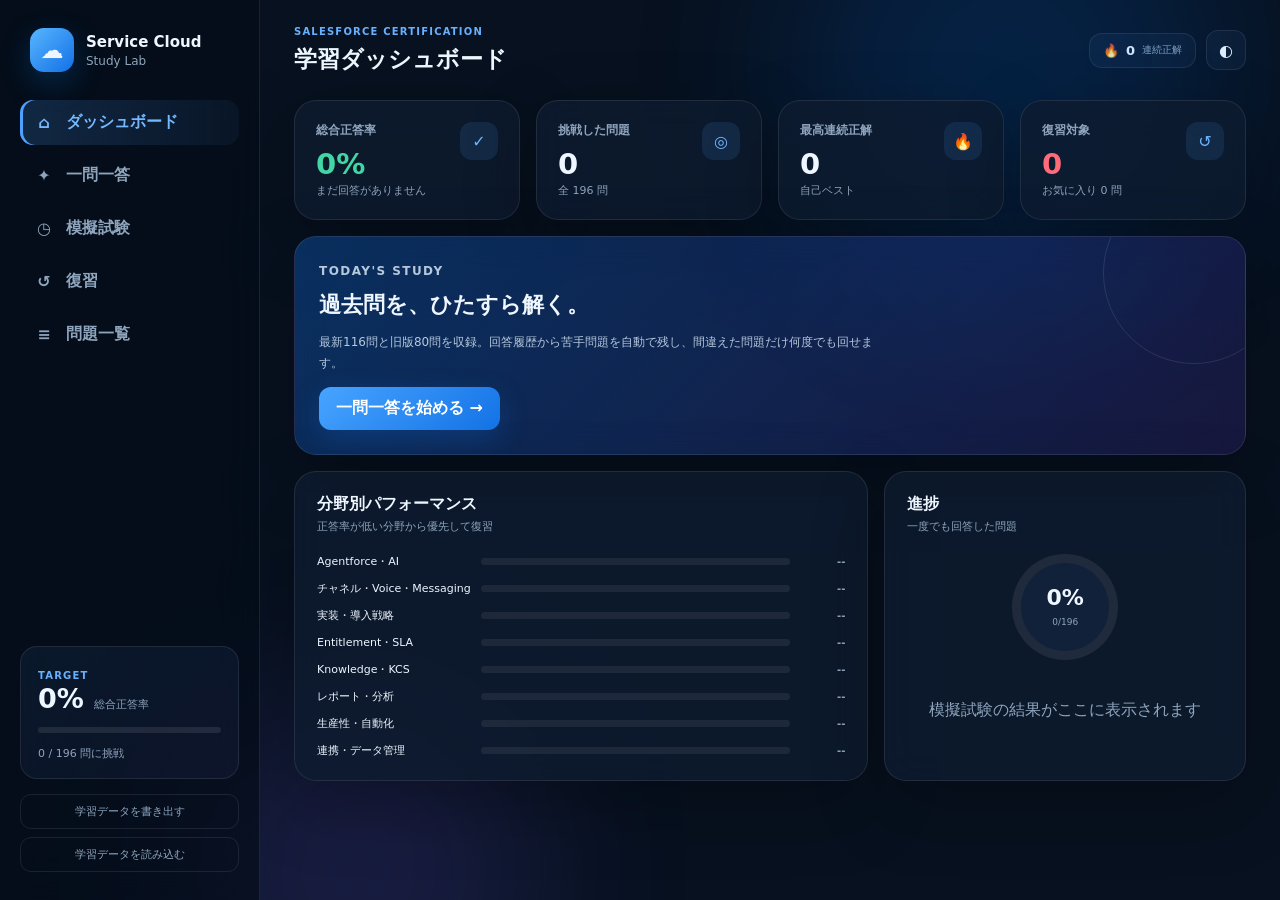
==== index.html @ 62593549 "Add files via upload" ====
<!doctype html>
<html lang="ja">
<head>
  <meta charset="UTF-8" />
  <meta name="viewport" content="width=device-width, initial-scale=1.0" />
  <meta name="theme-color" content="#08111f" />
  <title>Service Cloud Study</title>
  <meta name="description" content="Salesforce Service Cloud Consultant 資格学習用の一問一答・模擬試験アプリ" />
  <link rel="stylesheet" href="./styles.css" />
</head>
<body>
  <div class="bg-orb orb-a"></div><div class="bg-orb orb-b"></div>
  <div class="app-shell">
    <aside class="sidebar" id="sidebar">
      <div class="brand">
        <div class="brand-mark">☁</div>
        <div><strong>Service Cloud</strong><span>Study Lab</span></div>
      </div>
      <nav class="nav" id="nav">
        <button class="nav-item active" data-view="dashboard"><span>⌂</span>ダッシュボード</button>
        <button class="nav-item" data-view="study"><span>✦</span>一問一答</button>
        <button class="nav-item" data-view="mock"><span>◷</span>模擬試験</button>
        <button class="nav-item" data-view="review"><span>↺</span>復習</button>
        <button class="nav-item" data-view="library"><span>≡</span>問題一覧</button>
      </nav>
      <div class="sidebar-card">
        <span class="eyebrow">TARGET</span>
        <div class="target-row"><strong id="sideAccuracy">--%</strong><span>総合正答率</span></div>
        <div class="mini-progress"><i id="sideProgress"></i></div>
        <small id="sideSolved">0 / 196 問に挑戦</small>
      </div>
      <div class="sidebar-bottom">
        <button class="ghost-btn" id="exportBtn">学習データを書き出す</button>
        <label class="ghost-btn file-label">学習データを読み込む<input id="importInput" type="file" accept="application/json" hidden></label>
      </div>
    </aside>

    <main class="main">
      <header class="topbar">
        <button class="menu-btn" id="menuBtn">☰</button>
        <div>
          <p class="eyebrow">SALESFORCE CERTIFICATION</p>
          <h1 id="pageTitle">学習ダッシュボード</h1>
        </div>
        <div class="top-actions">
          <div class="streak-pill">🔥 <b id="topStreak">0</b><span>連続正解</span></div>
          <button class="icon-btn" id="themeBtn" title="テーマ切替">◐</button>
        </div>
      </header>

      <section id="view-dashboard" class="view active"></section>
      <section id="view-study" class="view"></section>
      <section id="view-mock" class="view"></section>
      <section id="view-review" class="view"></section>
      <section id="view-library" class="view"></section>
    </main>
  </div>
  <div id="toast" class="toast"></div>
  <script src="./app.js" defer></script>
</body>
</html>
---- styles.css ----
:root{
  --bg:#07111f;--panel:rgba(14,27,47,.82);--panel2:#102139;--line:rgba(255,255,255,.09);
  --text:#eef6ff;--muted:#8fa5bd;--blue:#4ea1ff;--blue2:#0078d4;--green:#41d6a3;--red:#ff6b78;
  --yellow:#ffc857;--purple:#a98bff;--shadow:0 24px 70px rgba(0,0,0,.28);--radius:22px;
}
body.light{--bg:#f3f7fc;--panel:rgba(255,255,255,.88);--panel2:#fff;--line:#dce7f2;--text:#10233d;--muted:#688099;--shadow:0 18px 60px rgba(45,78,110,.12)}
*{box-sizing:border-box}html{scroll-behavior:smooth}body{margin:0;background:var(--bg);color:var(--text);font-family:Inter,"Noto Sans JP","Hiragino Sans","Yu Gothic UI",Meiryo,system-ui,sans-serif;min-height:100vh;overflow-x:hidden}
button,input,select{font:inherit}.bg-orb{position:fixed;border-radius:999px;filter:blur(90px);opacity:.16;pointer-events:none}.orb-a{width:440px;height:440px;background:#0078ff;top:-150px;right:4%}.orb-b{width:360px;height:360px;background:#7b61ff;bottom:-150px;left:14%}
.app-shell{display:grid;grid-template-columns:260px 1fr;min-height:100vh}.sidebar{position:sticky;top:0;height:100vh;padding:28px 20px;border-right:1px solid var(--line);background:rgba(4,12,23,.62);backdrop-filter:blur(24px);z-index:10;display:flex;flex-direction:column}.light .sidebar{background:rgba(245,249,253,.8)}
.brand{display:flex;gap:12px;align-items:center;padding:0 10px 28px}.brand-mark{width:44px;height:44px;border-radius:14px;background:linear-gradient(135deg,#57b6ff,#1370e6);display:grid;place-items:center;font-size:23px;box-shadow:0 10px 30px rgba(0,120,212,.28)}.brand strong{display:block;font-size:15px}.brand span{display:block;font-size:12px;color:var(--muted);margin-top:3px}
.nav{display:grid;gap:8px}.nav-item{border:0;background:transparent;color:var(--muted);padding:12px 14px;border-radius:13px;text-align:left;cursor:pointer;font-weight:650;display:flex;gap:12px;align-items:center;transition:.2s}.nav-item span{width:20px;text-align:center}.nav-item:hover{background:rgba(78,161,255,.08);color:var(--text)}.nav-item.active{background:linear-gradient(90deg,rgba(78,161,255,.18),rgba(78,161,255,.06));color:#74b9ff;box-shadow:inset 3px 0 #4ea1ff}
.sidebar-card{margin-top:auto;padding:17px;border:1px solid var(--line);border-radius:17px;background:linear-gradient(145deg,rgba(78,161,255,.08),rgba(169,139,255,.05))}.eyebrow{margin:0 0 7px;letter-spacing:.12em;font-size:10px;font-weight:800;color:#67b1ff}.target-row{display:flex;align-items:baseline;gap:10px}.target-row strong{font-size:27px}.target-row span,.sidebar-card small{color:var(--muted);font-size:11px}.mini-progress{height:6px;background:rgba(255,255,255,.09);border-radius:99px;margin:13px 0 9px;overflow:hidden}.mini-progress i{display:block;height:100%;width:0;background:linear-gradient(90deg,#4ea1ff,#41d6a3);border-radius:99px}.sidebar-bottom{display:grid;gap:8px;margin-top:15px}.ghost-btn{width:100%;border:1px solid var(--line);background:transparent;color:var(--muted);padding:9px 10px;border-radius:11px;cursor:pointer;font-size:11px;text-align:center}.ghost-btn:hover{color:var(--text);border-color:rgba(78,161,255,.4)}
.main{padding:0 34px 70px;min-width:0}.topbar{height:100px;display:flex;align-items:center;justify-content:space-between;gap:18px}.topbar h1{font-size:23px;margin:0}.top-actions{display:flex;gap:10px;align-items:center}.streak-pill{border:1px solid var(--line);background:var(--panel);padding:9px 13px;border-radius:13px;display:flex;align-items:center;gap:7px;font-size:13px}.streak-pill span{font-size:10px;color:var(--muted)}.icon-btn,.menu-btn{width:40px;height:40px;border:1px solid var(--line);border-radius:12px;background:var(--panel);color:var(--text);cursor:pointer}.menu-btn{display:none}
.view{display:none;animation:fade .22s ease}.view.active{display:block}@keyframes fade{from{opacity:.2;transform:translateY(5px)}to{opacity:1;transform:none}}
.grid{display:grid;gap:16px}.stats-grid{grid-template-columns:repeat(4,minmax(0,1fr));margin-bottom:16px}.card{border:1px solid var(--line);border-radius:var(--radius);background:var(--panel);backdrop-filter:blur(18px);box-shadow:var(--shadow)}.stat-card{padding:21px}.stat-label{color:var(--muted);font-size:12px;font-weight:600}.stat-value{font-size:29px;font-weight:800;margin:8px 0 2px}.stat-sub{font-size:11px;color:var(--muted)}.stat-icon{float:right;width:38px;height:38px;border-radius:12px;display:grid;place-items:center;background:rgba(78,161,255,.12);color:#70b5ff}.green{color:var(--green)}.red{color:var(--red)}
.dashboard-grid{grid-template-columns:1.35fr .85fr}.section-card{padding:22px}.section-head{display:flex;align-items:center;justify-content:space-between;gap:15px;margin-bottom:20px}.section-head h2{font-size:16px;margin:0}.section-head p{color:var(--muted);font-size:11px;margin:4px 0 0}.link-btn{border:0;background:transparent;color:#69b3ff;font-weight:700;cursor:pointer;font-size:11px}.big-action{padding:24px;background:linear-gradient(135deg,rgba(15,108,220,.35),rgba(82,47,170,.22));position:relative;overflow:hidden}.big-action:after{content:"";position:absolute;width:180px;height:180px;border:1px solid rgba(255,255,255,.1);border-radius:50%;right:-40px;top:-55px}.big-action h2{margin:5px 0 8px;font-size:22px}.big-action p{max-width:560px;color:#b5c8dc;font-size:12px;line-height:1.8}.primary-btn,.secondary-btn,.danger-btn{border:0;border-radius:12px;padding:11px 17px;font-weight:800;cursor:pointer;transition:.18s}.primary-btn{background:linear-gradient(135deg,#47a4ff,#1473e6);color:white;box-shadow:0 10px 28px rgba(20,115,230,.25)}.primary-btn:hover{transform:translateY(-1px)}.secondary-btn{background:rgba(255,255,255,.06);border:1px solid var(--line);color:var(--text)}.danger-btn{background:rgba(255,107,120,.12);color:#ff8893;border:1px solid rgba(255,107,120,.2)}
.progress-ring{width:106px;height:106px;border-radius:50%;display:grid;place-items:center;background:conic-gradient(var(--blue) calc(var(--p)*1%),rgba(255,255,255,.08) 0);position:relative;margin:auto}.progress-ring:after{content:"";position:absolute;inset:9px;border-radius:50%;background:var(--panel2)}.progress-ring div{position:relative;z-index:1;text-align:center}.progress-ring strong{font-size:22px;display:block}.progress-ring span{font-size:9px;color:var(--muted)}
.category-list{display:grid;gap:12px}.cat-row{display:grid;grid-template-columns:minmax(135px,1fr) 2fr 45px;gap:10px;align-items:center;font-size:11px}.cat-row .name{white-space:nowrap;overflow:hidden;text-overflow:ellipsis}.bar{height:7px;background:rgba(255,255,255,.07);border-radius:99px;overflow:hidden}.bar i{display:block;height:100%;border-radius:99px;background:linear-gradient(90deg,#4ea1ff,#41d6a3)}.cat-row b{text-align:right;font-size:10px;color:var(--muted)}
.filters{display:flex;gap:10px;flex-wrap:wrap;margin-bottom:15px}.select,.search-input{border:1px solid var(--line);background:var(--panel);color:var(--text);border-radius:12px;padding:10px 12px;outline:none;font-size:12px}.select option{background:#13243b}.search-input{min-width:250px;flex:1}.filter-chip{border:1px solid var(--line);background:var(--panel);color:var(--muted);padding:9px 12px;border-radius:999px;cursor:pointer;font-size:11px}.filter-chip.active{color:#72b7ff;border-color:rgba(78,161,255,.5);background:rgba(78,161,255,.08)}
.question-layout{display:grid;grid-template-columns:minmax(0,1fr) 270px;gap:16px}.question-card{padding:25px}.question-meta{display:flex;gap:8px;align-items:center;flex-wrap:wrap;margin-bottom:18px}.badge{padding:5px 9px;border-radius:999px;background:rgba(78,161,255,.1);color:#72b7ff;font-size:10px;font-weight:700;border:1px solid rgba(78,161,255,.16)}.badge.muted{background:rgba(255,255,255,.04);border-color:var(--line);color:var(--muted)}.question-no{margin-left:auto;color:var(--muted);font-size:11px}.question-text{font-size:17px;line-height:1.8;font-weight:680;margin:0 0 18px}.original-text{font-size:11px;color:var(--muted);line-height:1.7;border-left:2px solid var(--line);padding-left:11px;margin:-5px 0 18px}.translate-state{font-size:10px;color:var(--muted);display:inline-flex;gap:5px;align-items:center}.dot-loader{width:6px;height:6px;border-radius:50%;background:#4ea1ff;animation:pulse 1s infinite}@keyframes pulse{50%{opacity:.25}}
.options{display:grid;gap:11px}.option{width:100%;text-align:left;border:1px solid var(--line);background:rgba(255,255,255,.025);color:var(--text);padding:14px 15px;border-radius:14px;cursor:pointer;display:flex;gap:12px;align-items:flex-start;transition:.16s;line-height:1.55}.option:hover:not(:disabled){border-color:rgba(78,161,255,.45);background:rgba(78,161,255,.06)}.option-letter{width:28px;height:28px;min-width:28px;border-radius:9px;border:1px solid var(--line);display:grid;place-items:center;font-weight:800;font-size:11px}.option.selected{border-color:#4ea1ff;background:rgba(78,161,255,.08)}.option.correct{border-color:rgba(65,214,163,.55);background:rgba(65,214,163,.08)}.option.correct .option-letter{background:var(--green);color:#06281e}.option.wrong{border-color:rgba(255,107,120,.55);background:rgba(255,107,120,.08)}.option.wrong .option-letter{background:var(--red);color:white}
.answer-box{margin-top:18px;border:1px solid var(--line);border-radius:15px;padding:16px;background:rgba(65,214,163,.04);display:none}.answer-box.show{display:block}.answer-title{display:flex;align-items:center;gap:9px;font-weight:800;font-size:13px;margin-bottom:8px}.answer-box p{font-size:12px;line-height:1.85;color:#b7c9db;margin:0}.light .answer-box p,.light .big-action p{color:#526b84}.question-actions{display:flex;align-items:center;justify-content:space-between;gap:10px;margin-top:18px}.left-actions{display:flex;gap:8px}.tiny-btn{border:1px solid var(--line);background:transparent;color:var(--muted);padding:8px 10px;border-radius:10px;cursor:pointer;font-size:11px}.tiny-btn.active{color:#ffc857;border-color:rgba(255,200,87,.4);background:rgba(255,200,87,.06)}
.side-panel{padding:19px;height:max-content}.side-panel h3{font-size:13px;margin:0 0 15px}.side-stat{padding:12px 0;border-bottom:1px solid var(--line);display:flex;justify-content:space-between;font-size:11px}.side-stat span{color:var(--muted)}.side-stat b{font-size:12px}.jump-row{display:flex;gap:7px;margin-top:14px}.jump-row input{width:74px}.keyboard-hint{font-size:9px;line-height:1.8;color:var(--muted);margin-top:15px}
.mock-setup{padding:28px}.mode-grid{display:grid;grid-template-columns:repeat(3,1fr);gap:12px;margin:18px 0}.mode-card{border:1px solid var(--line);padding:17px;border-radius:15px;background:rgba(255,255,255,.025);cursor:pointer}.mode-card.active{border-color:#4ea1ff;background:rgba(78,161,255,.08)}.mode-card strong{display:block;font-size:20px;margin-bottom:5px}.mode-card span{font-size:10px;color:var(--muted)}.timer{font-variant-numeric:tabular-nums;font-size:18px;font-weight:800;color:#77bbff}.mock-footer{position:sticky;bottom:15px;margin-top:14px;padding:12px 14px;display:flex;align-items:center;justify-content:space-between;gap:10px}.mock-dots{display:flex;gap:5px;flex-wrap:wrap;max-width:70%}.mock-dot{width:8px;height:8px;border-radius:50%;background:rgba(255,255,255,.13)}.mock-dot.done{background:#4ea1ff}.mock-dot.current{outline:2px solid #7ec1ff;outline-offset:2px}
.result-hero{text-align:center;padding:35px}.score-big{font-size:68px;line-height:1;font-weight:900;letter-spacing:-.05em}.score-big span{font-size:18px;color:var(--muted)}.result-status{font-weight:800;margin:10px 0}.result-grid{display:grid;grid-template-columns:repeat(3,1fr);gap:12px;margin:22px 0}.result-mini{padding:14px;border:1px solid var(--line);border-radius:13px}.result-mini b{display:block;font-size:21px}.result-mini span{font-size:10px;color:var(--muted)}
.review-grid,.library-list{display:grid;gap:10px}.list-item{padding:15px 17px;display:grid;grid-template-columns:55px minmax(0,1fr) auto;gap:13px;align-items:center;cursor:pointer}.list-item:hover{border-color:rgba(78,161,255,.35)}.list-num{width:48px;height:48px;border-radius:14px;background:rgba(78,161,255,.08);display:grid;place-items:center;font-weight:800;color:#71b7ff}.list-item h3{font-size:12px;margin:0 0 5px;line-height:1.55}.list-item p{font-size:10px;color:var(--muted);margin:0}.status-pill{font-size:9px;padding:5px 8px;border-radius:99px;background:rgba(255,255,255,.05);color:var(--muted);white-space:nowrap}.status-pill.ok{color:var(--green);background:rgba(65,214,163,.08)}.status-pill.ng{color:var(--red);background:rgba(255,107,120,.08)}
.empty{padding:50px;text-align:center;color:var(--muted)}.empty strong{display:block;color:var(--text);font-size:17px;margin-bottom:7px}.toast{position:fixed;right:25px;bottom:25px;background:#142741;color:#eef6ff;padding:11px 15px;border-radius:12px;border:1px solid rgba(255,255,255,.12);box-shadow:var(--shadow);font-size:11px;opacity:0;transform:translateY(8px);pointer-events:none;transition:.2s;z-index:99}.toast.show{opacity:1;transform:none}
@media(max-width:1080px){.stats-grid{grid-template-columns:repeat(2,1fr)}.dashboard-grid{grid-template-columns:1fr}.question-layout{grid-template-columns:1fr}.side-panel{display:none}}
@media(max-width:760px){.app-shell{display:block}.sidebar{position:fixed;left:-280px;width:260px;transition:.25s;box-shadow:var(--shadow)}.sidebar.open{left:0}.main{padding:0 15px 50px}.topbar{height:82px}.topbar h1{font-size:18px}.menu-btn{display:block}.topbar>div:first-of-type{flex:1}.streak-pill span{display:none}.stats-grid{grid-template-columns:1fr 1fr;gap:10px}.stat-card{padding:16px}.stat-value{font-size:23px}.question-card{padding:18px}.question-text{font-size:15px}.mode-grid{grid-template-columns:1fr}.result-grid{grid-template-columns:1fr 1fr}.list-item{grid-template-columns:44px 1fr}.list-num{width:40px;height:40px}.list-item .status-pill{display:none}.filters{gap:7px}.search-input{min-width:100%}}
.hidden{display:none!important}
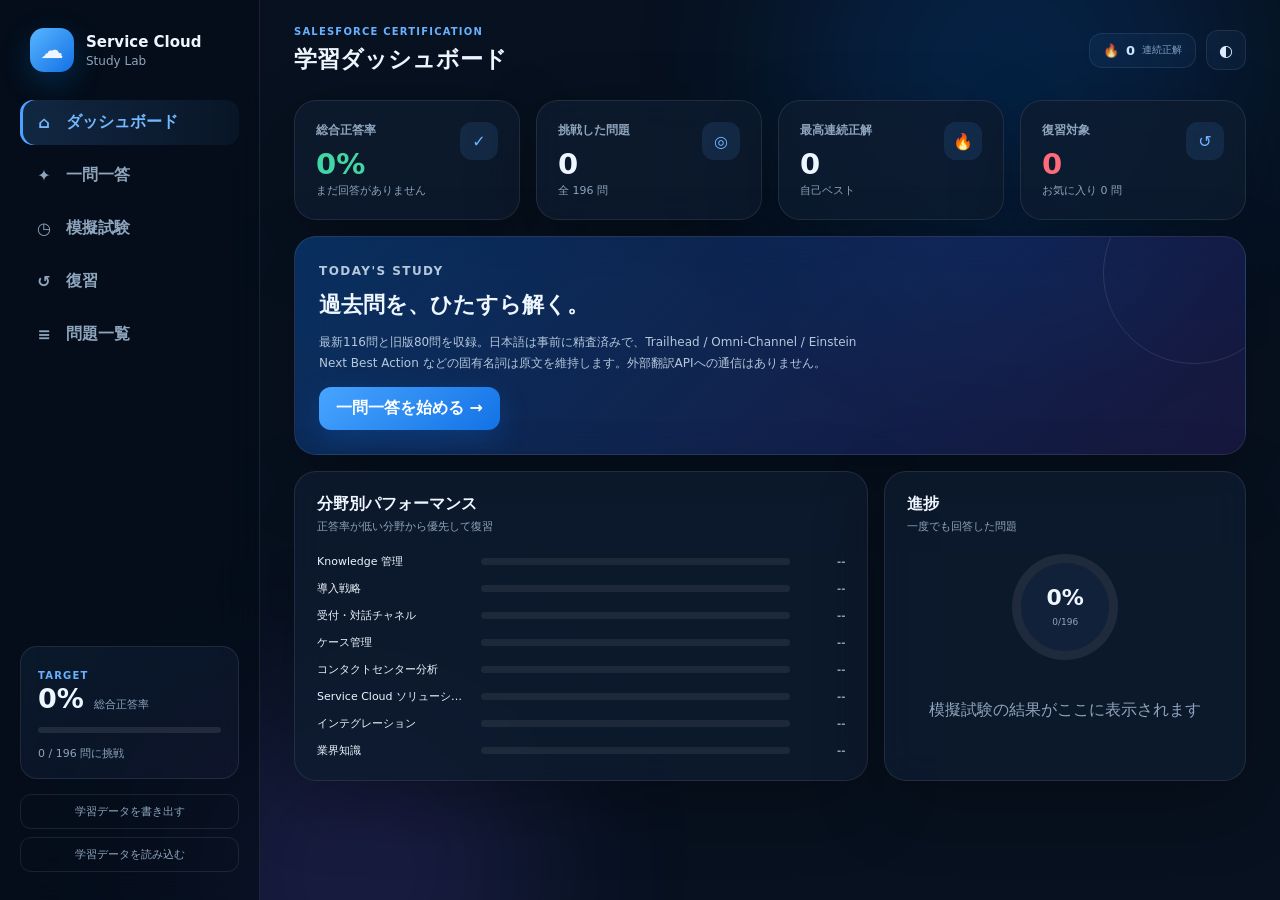
==== commit 8b5fe15f: "Add files via upload" ====
--- a/index.html
+++ b/index.html
@@ -4,8 +4,8 @@
   <meta charset="UTF-8" />
   <meta name="viewport" content="width=device-width, initial-scale=1.0" />
   <meta name="theme-color" content="#08111f" />
-  <title>Service Cloud Study</title>
-  <meta name="description" content="Salesforce Service Cloud Consultant 資格学習用の一問一答・模擬試験アプリ" />
+  <title>Service Cloud Consultant Study Lab</title>
+  <meta name="description" content="Salesforce Service Cloud Consultant 資格学習用。一問一答・模擬試験・復習。精査済み日本語を静的収録し、外部翻訳APIは使用しません。" />
   <link rel="stylesheet" href="./styles.css" />
 </head>
 <body>
--- a/styles.css
+++ b/styles.css
@@ -17,7 +17,7 @@
 .progress-ring{width:106px;height:106px;border-radius:50%;display:grid;place-items:center;background:conic-gradient(var(--blue) calc(var(--p)*1%),rgba(255,255,255,.08) 0);position:relative;margin:auto}.progress-ring:after{content:"";position:absolute;inset:9px;border-radius:50%;background:var(--panel2)}.progress-ring div{position:relative;z-index:1;text-align:center}.progress-ring strong{font-size:22px;display:block}.progress-ring span{font-size:9px;color:var(--muted)}
 .category-list{display:grid;gap:12px}.cat-row{display:grid;grid-template-columns:minmax(135px,1fr) 2fr 45px;gap:10px;align-items:center;font-size:11px}.cat-row .name{white-space:nowrap;overflow:hidden;text-overflow:ellipsis}.bar{height:7px;background:rgba(255,255,255,.07);border-radius:99px;overflow:hidden}.bar i{display:block;height:100%;border-radius:99px;background:linear-gradient(90deg,#4ea1ff,#41d6a3)}.cat-row b{text-align:right;font-size:10px;color:var(--muted)}
 .filters{display:flex;gap:10px;flex-wrap:wrap;margin-bottom:15px}.select,.search-input{border:1px solid var(--line);background:var(--panel);color:var(--text);border-radius:12px;padding:10px 12px;outline:none;font-size:12px}.select option{background:#13243b}.search-input{min-width:250px;flex:1}.filter-chip{border:1px solid var(--line);background:var(--panel);color:var(--muted);padding:9px 12px;border-radius:999px;cursor:pointer;font-size:11px}.filter-chip.active{color:#72b7ff;border-color:rgba(78,161,255,.5);background:rgba(78,161,255,.08)}
-.question-layout{display:grid;grid-template-columns:minmax(0,1fr) 270px;gap:16px}.question-card{padding:25px}.question-meta{display:flex;gap:8px;align-items:center;flex-wrap:wrap;margin-bottom:18px}.badge{padding:5px 9px;border-radius:999px;background:rgba(78,161,255,.1);color:#72b7ff;font-size:10px;font-weight:700;border:1px solid rgba(78,161,255,.16)}.badge.muted{background:rgba(255,255,255,.04);border-color:var(--line);color:var(--muted)}.question-no{margin-left:auto;color:var(--muted);font-size:11px}.question-text{font-size:17px;line-height:1.8;font-weight:680;margin:0 0 18px}.original-text{font-size:11px;color:var(--muted);line-height:1.7;border-left:2px solid var(--line);padding-left:11px;margin:-5px 0 18px}.translate-state{font-size:10px;color:var(--muted);display:inline-flex;gap:5px;align-items:center}.dot-loader{width:6px;height:6px;border-radius:50%;background:#4ea1ff;animation:pulse 1s infinite}@keyframes pulse{50%{opacity:.25}}
+.question-layout{display:grid;grid-template-columns:minmax(0,1fr) 270px;gap:16px}.question-card{padding:25px}.question-meta{display:flex;gap:8px;align-items:center;flex-wrap:wrap;margin-bottom:18px}.badge{padding:5px 9px;border-radius:999px;background:rgba(78,161,255,.1);color:#72b7ff;font-size:10px;font-weight:700;border:1px solid rgba(78,161,255,.16)}.badge.muted{background:rgba(255,255,255,.04);border-color:var(--line);color:var(--muted)}.question-no{margin-left:auto;color:var(--muted);font-size:11px}.question-text{font-size:17px;line-height:1.8;font-weight:680;margin:0 0 18px}
 .options{display:grid;gap:11px}.option{width:100%;text-align:left;border:1px solid var(--line);background:rgba(255,255,255,.025);color:var(--text);padding:14px 15px;border-radius:14px;cursor:pointer;display:flex;gap:12px;align-items:flex-start;transition:.16s;line-height:1.55}.option:hover:not(:disabled){border-color:rgba(78,161,255,.45);background:rgba(78,161,255,.06)}.option-letter{width:28px;height:28px;min-width:28px;border-radius:9px;border:1px solid var(--line);display:grid;place-items:center;font-weight:800;font-size:11px}.option.selected{border-color:#4ea1ff;background:rgba(78,161,255,.08)}.option.correct{border-color:rgba(65,214,163,.55);background:rgba(65,214,163,.08)}.option.correct .option-letter{background:var(--green);color:#06281e}.option.wrong{border-color:rgba(255,107,120,.55);background:rgba(255,107,120,.08)}.option.wrong .option-letter{background:var(--red);color:white}
 .answer-box{margin-top:18px;border:1px solid var(--line);border-radius:15px;padding:16px;background:rgba(65,214,163,.04);display:none}.answer-box.show{display:block}.answer-title{display:flex;align-items:center;gap:9px;font-weight:800;font-size:13px;margin-bottom:8px}.answer-box p{font-size:12px;line-height:1.85;color:#b7c9db;margin:0}.light .answer-box p,.light .big-action p{color:#526b84}.question-actions{display:flex;align-items:center;justify-content:space-between;gap:10px;margin-top:18px}.left-actions{display:flex;gap:8px}.tiny-btn{border:1px solid var(--line);background:transparent;color:var(--muted);padding:8px 10px;border-radius:10px;cursor:pointer;font-size:11px}.tiny-btn.active{color:#ffc857;border-color:rgba(255,200,87,.4);background:rgba(255,200,87,.06)}
 .side-panel{padding:19px;height:max-content}.side-panel h3{font-size:13px;margin:0 0 15px}.side-stat{padding:12px 0;border-bottom:1px solid var(--line);display:flex;justify-content:space-between;font-size:11px}.side-stat span{color:var(--muted)}.side-stat b{font-size:12px}.jump-row{display:flex;gap:7px;margin-top:14px}.jump-row input{width:74px}.keyboard-hint{font-size:9px;line-height:1.8;color:var(--muted);margin-top:15px}
@@ -28,3 +28,11 @@
 @media(max-width:1080px){.stats-grid{grid-template-columns:repeat(2,1fr)}.dashboard-grid{grid-template-columns:1fr}.question-layout{grid-template-columns:1fr}.side-panel{display:none}}
 @media(max-width:760px){.app-shell{display:block}.sidebar{position:fixed;left:-280px;width:260px;transition:.25s;box-shadow:var(--shadow)}.sidebar.open{left:0}.main{padding:0 15px 50px}.topbar{height:82px}.topbar h1{font-size:18px}.menu-btn{display:block}.topbar>div:first-of-type{flex:1}.streak-pill span{display:none}.stats-grid{grid-template-columns:1fr 1fr;gap:10px}.stat-card{padding:16px}.stat-value{font-size:23px}.question-card{padding:18px}.question-text{font-size:15px}.mode-grid{grid-template-columns:1fr}.result-grid{grid-template-columns:1fr 1fr}.list-item{grid-template-columns:44px 1fr}.list-num{width:40px;height:40px}.list-item .status-pill{display:none}.filters{gap:7px}.search-input{min-width:100%}}
 .hidden{display:none!important}
+
+.term-policy{font-size:10px;color:#91a8bf;padding:5px 9px;border-radius:999px;border:1px dashed rgba(145,168,191,.28)}
+.source-note{margin:0 0 16px;padding:12px 14px;border:1px solid rgba(255,200,87,.28);background:rgba(255,200,87,.06);border-radius:12px;color:#cfb977;font-size:10.5px;line-height:1.7}.source-note strong{color:#ffc857;margin-right:8px}
+.original-text{display:none;font-size:11px;color:var(--muted);line-height:1.75;border-left:2px solid var(--line);padding-left:11px;margin:-5px 0 18px;white-space:pre-wrap}.original-label{display:block;color:#78baff;font-size:9px;font-weight:800;letter-spacing:.08em;margin-bottom:5px}
+.option-copy{display:block;min-width:0}.option-original{display:none;color:var(--text)}
+.question-card.show-en .question-text{display:none}.question-card.show-en>.original-text{display:block;margin-top:0;font-size:14px;color:var(--text);line-height:1.8}.question-card.show-en .option-text{display:none}.question-card.show-en .option-original{display:block}.question-card.show-en .answer-box>p{display:none}.question-card.show-en .answer-box .answer-original{display:block;color:var(--muted);font-size:11px}
+.answer-source{margin-top:12px;padding-top:10px;border-top:1px dashed var(--line);font-size:9.5px;line-height:1.7;color:var(--muted)}
+.source-toggle{width:100%;margin-top:14px}
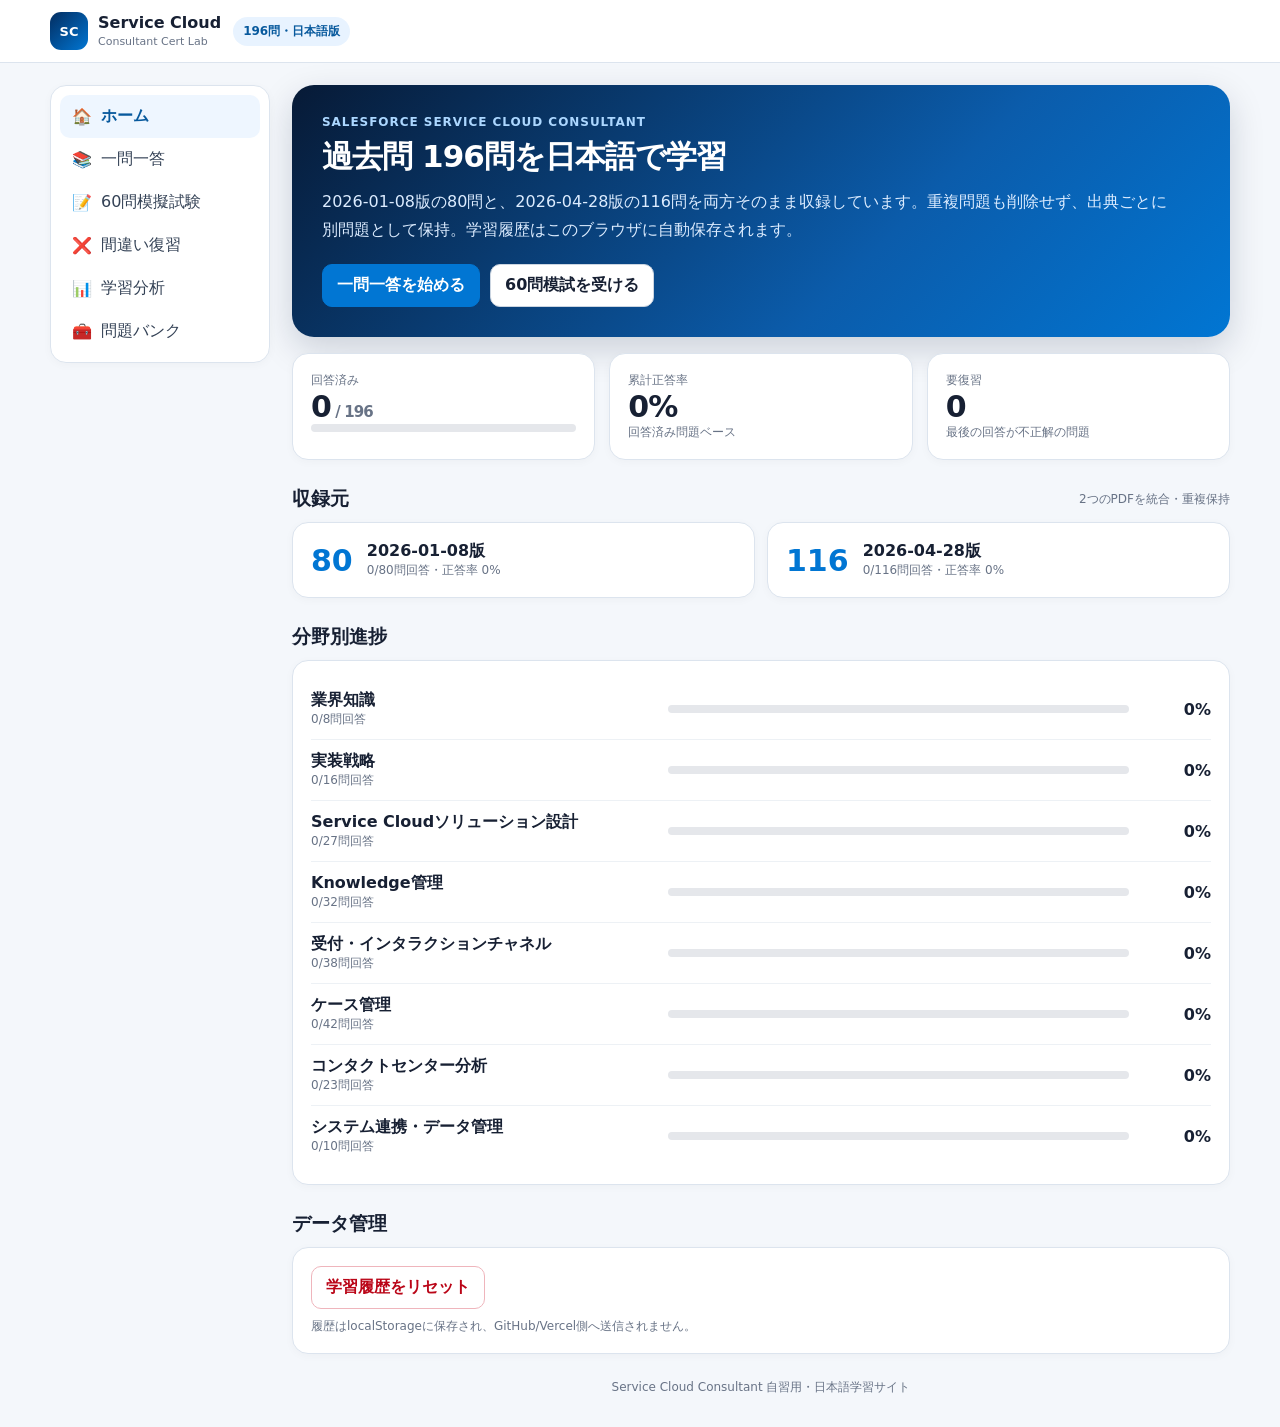
==== commit 4ba0382f: "Add files via upload" ====
--- a/index.html
+++ b/index.html
@@ -1,61 +1,49 @@
 <!doctype html>
 <html lang="ja">
 <head>
-  <meta charset="UTF-8" />
-  <meta name="viewport" content="width=device-width, initial-scale=1.0" />
-  <meta name="theme-color" content="#08111f" />
-  <title>Service Cloud Consultant Study Lab</title>
-  <meta name="description" content="Salesforce Service Cloud Consultant 資格学習用。一問一答・模擬試験・復習。精査済み日本語を静的収録し、外部翻訳APIは使用しません。" />
+  <meta charset="utf-8" />
+  <meta name="viewport" content="width=device-width, initial-scale=1" />
+  <meta name="description" content="Salesforce Service Cloud Consultant 過去問 196問 日本語学習サイト" />
+  <meta name="theme-color" content="#0176d3" />
+  <title>Service Cloud Consultant Cert Lab - 196問</title>
   <link rel="stylesheet" href="./styles.css" />
 </head>
 <body>
-  <div class="bg-orb orb-a"></div><div class="bg-orb orb-b"></div>
   <div class="app-shell">
-    <aside class="sidebar" id="sidebar">
-      <div class="brand">
-        <div class="brand-mark">☁</div>
-        <div><strong>Service Cloud</strong><span>Study Lab</span></div>
+    <header class="topbar">
+      <div class="topbar-inner">
+        <button class="brand" type="button" data-nav="home" aria-label="ホームへ戻る">
+          <span class="brand-mark">SC</span>
+          <span><strong>Service Cloud</strong><small>Consultant Cert Lab</small></span>
+        </button>
+        <span class="count-badge">196問・日本語版</span>
+        <div class="top-spacer"></div>
+        <div id="topTimer" class="top-timer" aria-live="polite"></div>
       </div>
-      <nav class="nav" id="nav">
-        <button class="nav-item active" data-view="dashboard"><span>⌂</span>ダッシュボード</button>
-        <button class="nav-item" data-view="study"><span>✦</span>一問一答</button>
-        <button class="nav-item" data-view="mock"><span>◷</span>模擬試験</button>
-        <button class="nav-item" data-view="review"><span>↺</span>復習</button>
-        <button class="nav-item" data-view="library"><span>≡</span>問題一覧</button>
-      </nav>
-      <div class="sidebar-card">
-        <span class="eyebrow">TARGET</span>
-        <div class="target-row"><strong id="sideAccuracy">--%</strong><span>総合正答率</span></div>
-        <div class="mini-progress"><i id="sideProgress"></i></div>
-        <small id="sideSolved">0 / 196 問に挑戦</small>
-      </div>
-      <div class="sidebar-bottom">
-        <button class="ghost-btn" id="exportBtn">学習データを書き出す</button>
-        <label class="ghost-btn file-label">学習データを読み込む<input id="importInput" type="file" accept="application/json" hidden></label>
-      </div>
-    </aside>
+    </header>
 
-    <main class="main">
-      <header class="topbar">
-        <button class="menu-btn" id="menuBtn">☰</button>
-        <div>
-          <p class="eyebrow">SALESFORCE CERTIFICATION</p>
-          <h1 id="pageTitle">学習ダッシュボード</h1>
-        </div>
-        <div class="top-actions">
-          <div class="streak-pill">🔥 <b id="topStreak">0</b><span>連続正解</span></div>
-          <button class="icon-btn" id="themeBtn" title="テーマ切替">◐</button>
-        </div>
-      </header>
+    <div class="page-layout">
+      <aside class="sidebar" aria-label="メインメニュー">
+        <button class="nav-item active" data-nav="home">🏠 <span>ホーム</span></button>
+        <button class="nav-item" data-nav="practice">📚 <span>一問一答</span></button>
+        <button class="nav-item" data-nav="mock">📝 <span>60問模擬試験</span></button>
+        <button class="nav-item" data-nav="review">❌ <span>間違い復習</span></button>
+        <button class="nav-item" data-nav="analysis">📊 <span>学習分析</span></button>
+        <button class="nav-item" data-nav="bank">🧰 <span>問題バンク</span></button>
+      </aside>
 
-      <section id="view-dashboard" class="view active"></section>
-      <section id="view-study" class="view"></section>
-      <section id="view-mock" class="view"></section>
-      <section id="view-review" class="view"></section>
-      <section id="view-library" class="view"></section>
-    </main>
+      <main class="main-content">
+        <section id="home" class="view active"></section>
+        <section id="practice" class="view"></section>
+        <section id="mock" class="view"></section>
+        <section id="review" class="view"></section>
+        <section id="analysis" class="view"></section>
+        <section id="bank" class="view"></section>
+      </main>
+    </div>
   </div>
-  <div id="toast" class="toast"></div>
-  <script src="./app.js" defer></script>
+
+  <script src="./data/questions.js"></script>
+  <script src="./app.js"></script>
 </body>
 </html>
--- a/styles.css
+++ b/styles.css
@@ -1,38 +1,49 @@
 :root{
-  --bg:#07111f;--panel:rgba(14,27,47,.82);--panel2:#102139;--line:rgba(255,255,255,.09);
-  --text:#eef6ff;--muted:#8fa5bd;--blue:#4ea1ff;--blue2:#0078d4;--green:#41d6a3;--red:#ff6b78;
-  --yellow:#ffc857;--purple:#a98bff;--shadow:0 24px 70px rgba(0,0,0,.28);--radius:22px;
+  --bg:#f4f7fb;--card:#fff;--text:#172033;--muted:#687386;--line:#dce4ee;
+  --brand:#0176d3;--brand-dark:#0b5cab;--brand-soft:#eef6ff;--good:#2e844a;
+  --good-soft:#effaf2;--bad:#ba0517;--bad-soft:#fff1f2;--warn:#a96404;--warn-soft:#fff7e6;
+  --shadow:0 5px 24px rgba(15,23,42,.06);--radius:16px;
 }
-body.light{--bg:#f3f7fc;--panel:rgba(255,255,255,.88);--panel2:#fff;--line:#dce7f2;--text:#10233d;--muted:#688099;--shadow:0 18px 60px rgba(45,78,110,.12)}
-*{box-sizing:border-box}html{scroll-behavior:smooth}body{margin:0;background:var(--bg);color:var(--text);font-family:Inter,"Noto Sans JP","Hiragino Sans","Yu Gothic UI",Meiryo,system-ui,sans-serif;min-height:100vh;overflow-x:hidden}
-button,input,select{font:inherit}.bg-orb{position:fixed;border-radius:999px;filter:blur(90px);opacity:.16;pointer-events:none}.orb-a{width:440px;height:440px;background:#0078ff;top:-150px;right:4%}.orb-b{width:360px;height:360px;background:#7b61ff;bottom:-150px;left:14%}
-.app-shell{display:grid;grid-template-columns:260px 1fr;min-height:100vh}.sidebar{position:sticky;top:0;height:100vh;padding:28px 20px;border-right:1px solid var(--line);background:rgba(4,12,23,.62);backdrop-filter:blur(24px);z-index:10;display:flex;flex-direction:column}.light .sidebar{background:rgba(245,249,253,.8)}
-.brand{display:flex;gap:12px;align-items:center;padding:0 10px 28px}.brand-mark{width:44px;height:44px;border-radius:14px;background:linear-gradient(135deg,#57b6ff,#1370e6);display:grid;place-items:center;font-size:23px;box-shadow:0 10px 30px rgba(0,120,212,.28)}.brand strong{display:block;font-size:15px}.brand span{display:block;font-size:12px;color:var(--muted);margin-top:3px}
-.nav{display:grid;gap:8px}.nav-item{border:0;background:transparent;color:var(--muted);padding:12px 14px;border-radius:13px;text-align:left;cursor:pointer;font-weight:650;display:flex;gap:12px;align-items:center;transition:.2s}.nav-item span{width:20px;text-align:center}.nav-item:hover{background:rgba(78,161,255,.08);color:var(--text)}.nav-item.active{background:linear-gradient(90deg,rgba(78,161,255,.18),rgba(78,161,255,.06));color:#74b9ff;box-shadow:inset 3px 0 #4ea1ff}
-.sidebar-card{margin-top:auto;padding:17px;border:1px solid var(--line);border-radius:17px;background:linear-gradient(145deg,rgba(78,161,255,.08),rgba(169,139,255,.05))}.eyebrow{margin:0 0 7px;letter-spacing:.12em;font-size:10px;font-weight:800;color:#67b1ff}.target-row{display:flex;align-items:baseline;gap:10px}.target-row strong{font-size:27px}.target-row span,.sidebar-card small{color:var(--muted);font-size:11px}.mini-progress{height:6px;background:rgba(255,255,255,.09);border-radius:99px;margin:13px 0 9px;overflow:hidden}.mini-progress i{display:block;height:100%;width:0;background:linear-gradient(90deg,#4ea1ff,#41d6a3);border-radius:99px}.sidebar-bottom{display:grid;gap:8px;margin-top:15px}.ghost-btn{width:100%;border:1px solid var(--line);background:transparent;color:var(--muted);padding:9px 10px;border-radius:11px;cursor:pointer;font-size:11px;text-align:center}.ghost-btn:hover{color:var(--text);border-color:rgba(78,161,255,.4)}
-.main{padding:0 34px 70px;min-width:0}.topbar{height:100px;display:flex;align-items:center;justify-content:space-between;gap:18px}.topbar h1{font-size:23px;margin:0}.top-actions{display:flex;gap:10px;align-items:center}.streak-pill{border:1px solid var(--line);background:var(--panel);padding:9px 13px;border-radius:13px;display:flex;align-items:center;gap:7px;font-size:13px}.streak-pill span{font-size:10px;color:var(--muted)}.icon-btn,.menu-btn{width:40px;height:40px;border:1px solid var(--line);border-radius:12px;background:var(--panel);color:var(--text);cursor:pointer}.menu-btn{display:none}
-.view{display:none;animation:fade .22s ease}.view.active{display:block}@keyframes fade{from{opacity:.2;transform:translateY(5px)}to{opacity:1;transform:none}}
-.grid{display:grid;gap:16px}.stats-grid{grid-template-columns:repeat(4,minmax(0,1fr));margin-bottom:16px}.card{border:1px solid var(--line);border-radius:var(--radius);background:var(--panel);backdrop-filter:blur(18px);box-shadow:var(--shadow)}.stat-card{padding:21px}.stat-label{color:var(--muted);font-size:12px;font-weight:600}.stat-value{font-size:29px;font-weight:800;margin:8px 0 2px}.stat-sub{font-size:11px;color:var(--muted)}.stat-icon{float:right;width:38px;height:38px;border-radius:12px;display:grid;place-items:center;background:rgba(78,161,255,.12);color:#70b5ff}.green{color:var(--green)}.red{color:var(--red)}
-.dashboard-grid{grid-template-columns:1.35fr .85fr}.section-card{padding:22px}.section-head{display:flex;align-items:center;justify-content:space-between;gap:15px;margin-bottom:20px}.section-head h2{font-size:16px;margin:0}.section-head p{color:var(--muted);font-size:11px;margin:4px 0 0}.link-btn{border:0;background:transparent;color:#69b3ff;font-weight:700;cursor:pointer;font-size:11px}.big-action{padding:24px;background:linear-gradient(135deg,rgba(15,108,220,.35),rgba(82,47,170,.22));position:relative;overflow:hidden}.big-action:after{content:"";position:absolute;width:180px;height:180px;border:1px solid rgba(255,255,255,.1);border-radius:50%;right:-40px;top:-55px}.big-action h2{margin:5px 0 8px;font-size:22px}.big-action p{max-width:560px;color:#b5c8dc;font-size:12px;line-height:1.8}.primary-btn,.secondary-btn,.danger-btn{border:0;border-radius:12px;padding:11px 17px;font-weight:800;cursor:pointer;transition:.18s}.primary-btn{background:linear-gradient(135deg,#47a4ff,#1473e6);color:white;box-shadow:0 10px 28px rgba(20,115,230,.25)}.primary-btn:hover{transform:translateY(-1px)}.secondary-btn{background:rgba(255,255,255,.06);border:1px solid var(--line);color:var(--text)}.danger-btn{background:rgba(255,107,120,.12);color:#ff8893;border:1px solid rgba(255,107,120,.2)}
-.progress-ring{width:106px;height:106px;border-radius:50%;display:grid;place-items:center;background:conic-gradient(var(--blue) calc(var(--p)*1%),rgba(255,255,255,.08) 0);position:relative;margin:auto}.progress-ring:after{content:"";position:absolute;inset:9px;border-radius:50%;background:var(--panel2)}.progress-ring div{position:relative;z-index:1;text-align:center}.progress-ring strong{font-size:22px;display:block}.progress-ring span{font-size:9px;color:var(--muted)}
-.category-list{display:grid;gap:12px}.cat-row{display:grid;grid-template-columns:minmax(135px,1fr) 2fr 45px;gap:10px;align-items:center;font-size:11px}.cat-row .name{white-space:nowrap;overflow:hidden;text-overflow:ellipsis}.bar{height:7px;background:rgba(255,255,255,.07);border-radius:99px;overflow:hidden}.bar i{display:block;height:100%;border-radius:99px;background:linear-gradient(90deg,#4ea1ff,#41d6a3)}.cat-row b{text-align:right;font-size:10px;color:var(--muted)}
-.filters{display:flex;gap:10px;flex-wrap:wrap;margin-bottom:15px}.select,.search-input{border:1px solid var(--line);background:var(--panel);color:var(--text);border-radius:12px;padding:10px 12px;outline:none;font-size:12px}.select option{background:#13243b}.search-input{min-width:250px;flex:1}.filter-chip{border:1px solid var(--line);background:var(--panel);color:var(--muted);padding:9px 12px;border-radius:999px;cursor:pointer;font-size:11px}.filter-chip.active{color:#72b7ff;border-color:rgba(78,161,255,.5);background:rgba(78,161,255,.08)}
-.question-layout{display:grid;grid-template-columns:minmax(0,1fr) 270px;gap:16px}.question-card{padding:25px}.question-meta{display:flex;gap:8px;align-items:center;flex-wrap:wrap;margin-bottom:18px}.badge{padding:5px 9px;border-radius:999px;background:rgba(78,161,255,.1);color:#72b7ff;font-size:10px;font-weight:700;border:1px solid rgba(78,161,255,.16)}.badge.muted{background:rgba(255,255,255,.04);border-color:var(--line);color:var(--muted)}.question-no{margin-left:auto;color:var(--muted);font-size:11px}.question-text{font-size:17px;line-height:1.8;font-weight:680;margin:0 0 18px}
-.options{display:grid;gap:11px}.option{width:100%;text-align:left;border:1px solid var(--line);background:rgba(255,255,255,.025);color:var(--text);padding:14px 15px;border-radius:14px;cursor:pointer;display:flex;gap:12px;align-items:flex-start;transition:.16s;line-height:1.55}.option:hover:not(:disabled){border-color:rgba(78,161,255,.45);background:rgba(78,161,255,.06)}.option-letter{width:28px;height:28px;min-width:28px;border-radius:9px;border:1px solid var(--line);display:grid;place-items:center;font-weight:800;font-size:11px}.option.selected{border-color:#4ea1ff;background:rgba(78,161,255,.08)}.option.correct{border-color:rgba(65,214,163,.55);background:rgba(65,214,163,.08)}.option.correct .option-letter{background:var(--green);color:#06281e}.option.wrong{border-color:rgba(255,107,120,.55);background:rgba(255,107,120,.08)}.option.wrong .option-letter{background:var(--red);color:white}
-.answer-box{margin-top:18px;border:1px solid var(--line);border-radius:15px;padding:16px;background:rgba(65,214,163,.04);display:none}.answer-box.show{display:block}.answer-title{display:flex;align-items:center;gap:9px;font-weight:800;font-size:13px;margin-bottom:8px}.answer-box p{font-size:12px;line-height:1.85;color:#b7c9db;margin:0}.light .answer-box p,.light .big-action p{color:#526b84}.question-actions{display:flex;align-items:center;justify-content:space-between;gap:10px;margin-top:18px}.left-actions{display:flex;gap:8px}.tiny-btn{border:1px solid var(--line);background:transparent;color:var(--muted);padding:8px 10px;border-radius:10px;cursor:pointer;font-size:11px}.tiny-btn.active{color:#ffc857;border-color:rgba(255,200,87,.4);background:rgba(255,200,87,.06)}
-.side-panel{padding:19px;height:max-content}.side-panel h3{font-size:13px;margin:0 0 15px}.side-stat{padding:12px 0;border-bottom:1px solid var(--line);display:flex;justify-content:space-between;font-size:11px}.side-stat span{color:var(--muted)}.side-stat b{font-size:12px}.jump-row{display:flex;gap:7px;margin-top:14px}.jump-row input{width:74px}.keyboard-hint{font-size:9px;line-height:1.8;color:var(--muted);margin-top:15px}
-.mock-setup{padding:28px}.mode-grid{display:grid;grid-template-columns:repeat(3,1fr);gap:12px;margin:18px 0}.mode-card{border:1px solid var(--line);padding:17px;border-radius:15px;background:rgba(255,255,255,.025);cursor:pointer}.mode-card.active{border-color:#4ea1ff;background:rgba(78,161,255,.08)}.mode-card strong{display:block;font-size:20px;margin-bottom:5px}.mode-card span{font-size:10px;color:var(--muted)}.timer{font-variant-numeric:tabular-nums;font-size:18px;font-weight:800;color:#77bbff}.mock-footer{position:sticky;bottom:15px;margin-top:14px;padding:12px 14px;display:flex;align-items:center;justify-content:space-between;gap:10px}.mock-dots{display:flex;gap:5px;flex-wrap:wrap;max-width:70%}.mock-dot{width:8px;height:8px;border-radius:50%;background:rgba(255,255,255,.13)}.mock-dot.done{background:#4ea1ff}.mock-dot.current{outline:2px solid #7ec1ff;outline-offset:2px}
-.result-hero{text-align:center;padding:35px}.score-big{font-size:68px;line-height:1;font-weight:900;letter-spacing:-.05em}.score-big span{font-size:18px;color:var(--muted)}.result-status{font-weight:800;margin:10px 0}.result-grid{display:grid;grid-template-columns:repeat(3,1fr);gap:12px;margin:22px 0}.result-mini{padding:14px;border:1px solid var(--line);border-radius:13px}.result-mini b{display:block;font-size:21px}.result-mini span{font-size:10px;color:var(--muted)}
-.review-grid,.library-list{display:grid;gap:10px}.list-item{padding:15px 17px;display:grid;grid-template-columns:55px minmax(0,1fr) auto;gap:13px;align-items:center;cursor:pointer}.list-item:hover{border-color:rgba(78,161,255,.35)}.list-num{width:48px;height:48px;border-radius:14px;background:rgba(78,161,255,.08);display:grid;place-items:center;font-weight:800;color:#71b7ff}.list-item h3{font-size:12px;margin:0 0 5px;line-height:1.55}.list-item p{font-size:10px;color:var(--muted);margin:0}.status-pill{font-size:9px;padding:5px 8px;border-radius:99px;background:rgba(255,255,255,.05);color:var(--muted);white-space:nowrap}.status-pill.ok{color:var(--green);background:rgba(65,214,163,.08)}.status-pill.ng{color:var(--red);background:rgba(255,107,120,.08)}
-.empty{padding:50px;text-align:center;color:var(--muted)}.empty strong{display:block;color:var(--text);font-size:17px;margin-bottom:7px}.toast{position:fixed;right:25px;bottom:25px;background:#142741;color:#eef6ff;padding:11px 15px;border-radius:12px;border:1px solid rgba(255,255,255,.12);box-shadow:var(--shadow);font-size:11px;opacity:0;transform:translateY(8px);pointer-events:none;transition:.2s;z-index:99}.toast.show{opacity:1;transform:none}
-@media(max-width:1080px){.stats-grid{grid-template-columns:repeat(2,1fr)}.dashboard-grid{grid-template-columns:1fr}.question-layout{grid-template-columns:1fr}.side-panel{display:none}}
-@media(max-width:760px){.app-shell{display:block}.sidebar{position:fixed;left:-280px;width:260px;transition:.25s;box-shadow:var(--shadow)}.sidebar.open{left:0}.main{padding:0 15px 50px}.topbar{height:82px}.topbar h1{font-size:18px}.menu-btn{display:block}.topbar>div:first-of-type{flex:1}.streak-pill span{display:none}.stats-grid{grid-template-columns:1fr 1fr;gap:10px}.stat-card{padding:16px}.stat-value{font-size:23px}.question-card{padding:18px}.question-text{font-size:15px}.mode-grid{grid-template-columns:1fr}.result-grid{grid-template-columns:1fr 1fr}.list-item{grid-template-columns:44px 1fr}.list-num{width:40px;height:40px}.list-item .status-pill{display:none}.filters{gap:7px}.search-input{min-width:100%}}
-.hidden{display:none!important}
-
-.term-policy{font-size:10px;color:#91a8bf;padding:5px 9px;border-radius:999px;border:1px dashed rgba(145,168,191,.28)}
-.source-note{margin:0 0 16px;padding:12px 14px;border:1px solid rgba(255,200,87,.28);background:rgba(255,200,87,.06);border-radius:12px;color:#cfb977;font-size:10.5px;line-height:1.7}.source-note strong{color:#ffc857;margin-right:8px}
-.original-text{display:none;font-size:11px;color:var(--muted);line-height:1.75;border-left:2px solid var(--line);padding-left:11px;margin:-5px 0 18px;white-space:pre-wrap}.original-label{display:block;color:#78baff;font-size:9px;font-weight:800;letter-spacing:.08em;margin-bottom:5px}
-.option-copy{display:block;min-width:0}.option-original{display:none;color:var(--text)}
-.question-card.show-en .question-text{display:none}.question-card.show-en>.original-text{display:block;margin-top:0;font-size:14px;color:var(--text);line-height:1.8}.question-card.show-en .option-text{display:none}.question-card.show-en .option-original{display:block}.question-card.show-en .answer-box>p{display:none}.question-card.show-en .answer-box .answer-original{display:block;color:var(--muted);font-size:11px}
-.answer-source{margin-top:12px;padding-top:10px;border-top:1px dashed var(--line);font-size:9.5px;line-height:1.7;color:var(--muted)}
-.source-toggle{width:100%;margin-top:14px}
+*{box-sizing:border-box}
+html{scroll-behavior:smooth}
+body{margin:0;font-family:Inter,"Noto Sans JP","Hiragino Kaku Gothic ProN","Yu Gothic",system-ui,-apple-system,BlinkMacSystemFont,"Segoe UI",sans-serif;background:var(--bg);color:var(--text)}
+button,input,select{font:inherit}
+button{color:inherit}
+.topbar{position:sticky;top:0;z-index:30;background:rgba(255,255,255,.95);backdrop-filter:blur(14px);border-bottom:1px solid var(--line)}
+.topbar-inner{max-width:1220px;margin:auto;padding:12px 20px;display:flex;align-items:center;gap:12px}
+.brand{display:flex;align-items:center;gap:10px;border:0;background:transparent;padding:0;cursor:pointer;text-align:left}
+.brand-mark{display:grid;place-items:center;width:38px;height:38px;border-radius:11px;background:linear-gradient(135deg,#032d60,#0176d3);color:#fff;font-weight:900;font-size:13px}
+.brand strong{display:block;font-size:16px;line-height:1.15}.brand small{display:block;color:var(--muted);font-size:11px;margin-top:2px}
+.count-badge,.tag,.source-tag{display:inline-flex;align-items:center;border-radius:999px;white-space:nowrap}
+.count-badge{padding:6px 10px;background:#e8f3ff;color:#07599d;font-size:12px;font-weight:800}.top-spacer{flex:1}.top-timer{font-variant-numeric:tabular-nums;font-weight:900}
+.page-layout{max-width:1220px;margin:22px auto;padding:0 20px;display:grid;grid-template-columns:220px minmax(0,1fr);gap:22px}
+.sidebar{position:sticky;top:78px;height:max-content;background:var(--card);border:1px solid var(--line);border-radius:var(--radius);padding:9px;box-shadow:0 2px 10px rgba(15,23,42,.03)}
+.nav-item{display:flex;align-items:center;gap:9px;width:100%;border:0;background:transparent;padding:11px 12px;border-radius:10px;text-align:left;cursor:pointer;color:#334155}.nav-item:hover,.nav-item.active{background:var(--brand-soft);color:#07599d;font-weight:800}
+.main-content{min-width:0}.view{display:none}.view.active{display:block}
+.hero{background:linear-gradient(135deg,#071a36 0%,#0b5cab 63%,#0176d3 100%);color:#fff;border-radius:22px;padding:30px;box-shadow:0 12px 34px rgba(7,26,54,.17)}
+.hero-kicker{font-size:12px;letter-spacing:.08em;font-weight:800;text-transform:uppercase;color:#acd7ff}.hero h1{margin:7px 0 10px;font-size:31px;letter-spacing:-.03em}.hero p{margin:0;color:#dcecff;max-width:850px;line-height:1.75}.hero-actions{display:flex;gap:10px;flex-wrap:wrap;margin-top:20px}
+.grid{display:grid;grid-template-columns:repeat(3,1fr);gap:14px;margin-top:16px}.grid.two{grid-template-columns:repeat(2,1fr)}
+.card{background:var(--card);border:1px solid var(--line);border-radius:var(--radius);padding:18px;box-shadow:0 2px 10px rgba(15,23,42,.03)}
+.card h3{margin:0 0 7px}.stat{font-size:30px;font-weight:900;letter-spacing:-.03em}.muted{color:var(--muted)}.small{font-size:12px}.tiny{font-size:11px}
+.section-title{display:flex;align-items:center;justify-content:space-between;gap:10px;margin:26px 0 10px}.section-title h2{font-size:19px;margin:0}.section-title p{margin:0}
+.btn{color:var(--text);border:1px solid #cbd5e1;background:#fff;padding:10px 14px;border-radius:10px;cursor:pointer;font-weight:800}.btn:hover{background:#f8fafc}.btn.primary{background:var(--brand);color:#fff;border-color:var(--brand)}.btn.primary:hover{background:var(--brand-dark)}.btn.danger{color:var(--bad);border-color:#efb5bc}.btn.ghost{background:transparent}.btn:disabled{opacity:.45;cursor:not-allowed}
+.progress{height:8px;background:#e5e7eb;border-radius:999px;overflow:hidden}.progress>div{height:100%;background:var(--brand);border-radius:999px}.progress.good>div{background:var(--good)}
+.source-grid{display:grid;grid-template-columns:repeat(2,1fr);gap:12px}.source-card{display:flex;align-items:center;gap:14px}.source-number{font-size:30px;font-weight:900;color:var(--brand)}
+.category-row{display:grid;grid-template-columns:minmax(180px,1.5fr) minmax(160px,2fr) 70px;gap:12px;align-items:center;padding:11px 0;border-bottom:1px solid #edf1f5}.category-row:last-child{border:0}
+.toolbar{display:flex;flex-wrap:wrap;gap:9px;align-items:center;margin-bottom:12px}.toolbar select,.toolbar input{padding:10px 11px;border:1px solid var(--line);border-radius:10px;background:#fff;min-height:42px}.toolbar input{min-width:250px}.spacer{flex:1}
+.question-card{background:#fff;border:1px solid var(--line);border-radius:19px;padding:22px;box-shadow:var(--shadow)}.q-head{display:flex;justify-content:space-between;gap:12px;align-items:flex-start}.q-meta{display:flex;gap:6px;flex-wrap:wrap;align-items:center}.q-number{font-weight:900;color:var(--brand)}
+.tag{padding:4px 8px;background:#f1f5f9;font-size:12px}.source-tag{padding:4px 8px;background:#e8f3ff;color:#07599d;font-size:12px;font-weight:800}.source-tag.jan{background:#f4efff;color:#5d33a6}
+.heart{font-size:20px;border:0;background:transparent;cursor:pointer}.heart.on{color:#e11d48}
+.q-text{font-size:19px;font-weight:780;line-height:1.72;margin:17px 0}.choices{display:grid;gap:10px}.choice{display:flex;gap:11px;align-items:flex-start;border:1.5px solid #d8e0ea;padding:13px 14px;border-radius:12px;cursor:pointer;background:#fff;text-align:left;width:100%}.choice:hover{border-color:#7db8ea}.choice.selected{border-color:var(--brand);background:var(--brand-soft)}.choice.correct{border-color:var(--good);background:var(--good-soft)}.choice.wrong{border-color:var(--bad);background:var(--bad-soft)}.letter{flex:0 0 27px;height:27px;border-radius:50%;display:grid;place-items:center;background:#edf2f7;font-weight:900}.choice.correct .letter{background:#dff3e5;color:var(--good)}.choice.wrong .letter{background:#ffe0e4;color:var(--bad)}
+.explain{margin-top:16px;padding:15px 16px;border-radius:12px;background:#f7fafc;border-left:4px solid var(--brand);line-height:1.75}.explain strong{display:block;margin-bottom:4px}.quiz-footer{display:flex;gap:10px;align-items:center;margin-top:18px}
+.notice{padding:13px 15px;background:var(--warn-soft);border:1px solid #f3d399;border-radius:12px;color:#754b00;line-height:1.65}.success-note{background:var(--good-soft);border-color:#b9dfc3;color:#1f6537}
+.mock-layout{display:grid;grid-template-columns:minmax(0,1fr) 250px;gap:16px}.mock-side{height:max-content;position:sticky;top:78px}.q-grid{display:grid;grid-template-columns:repeat(5,1fr);gap:7px}.q-grid button{border:1px solid var(--line);background:#fff;border-radius:8px;padding:8px 0;cursor:pointer;font-size:12px}.q-grid button.answered{background:#eaf4ff;border-color:#7db8ea}.q-grid button.current{outline:2px solid var(--brand)}.q-grid button.flagged{box-shadow:inset 0 -3px #f59e0b}.mock-summary{display:grid;gap:9px;margin-top:14px}.mock-summary-row{display:flex;justify-content:space-between;gap:10px}
+.result-hero{text-align:center;padding:30px}.score{font-size:54px;font-weight:950;letter-spacing:-.04em}.good-text{color:var(--good)}.bad-text{color:var(--bad)}.warn-text{color:var(--warn)}
+.table-wrap{overflow:auto}.table{width:100%;border-collapse:collapse;min-width:720px}.table th,.table td{text-align:left;padding:11px 10px;border-bottom:1px solid var(--line);vertical-align:top}.table th{font-size:12px;color:var(--muted);background:#fafcff;position:sticky;top:0}.table .question-cell{min-width:360px;line-height:1.55}
+.bank-list{display:grid;gap:10px}.bank-item{background:#fff;border:1px solid var(--line);border-radius:13px;padding:14px;cursor:pointer}.bank-item:hover{border-color:#8bbce5;box-shadow:0 2px 10px rgba(1,118,211,.06)}.bank-top{display:flex;gap:7px;flex-wrap:wrap;align-items:center;margin-bottom:7px}.bank-q{font-weight:750;line-height:1.55}.bank-answer{margin-top:8px;font-size:12px;color:var(--good)}
+.empty{text-align:center;padding:46px 20px;color:var(--muted)}
+.footer-note{margin:24px 0 8px;text-align:center;color:var(--muted);font-size:12px;line-height:1.6}
+@media(max-width:860px){
+  .page-layout{grid-template-columns:1fr;padding:0 12px;margin-top:12px}.sidebar{position:static;display:flex;overflow-x:auto;padding:7px}.nav-item{white-space:nowrap;width:auto}.grid,.grid.two,.source-grid{grid-template-columns:1fr}.mock-layout{grid-template-columns:1fr}.mock-side{position:static;order:-1}.q-grid{grid-template-columns:repeat(10,1fr)}.hero{padding:22px}.hero h1{font-size:25px}.topbar-inner{padding:10px 12px}.count-badge{display:none}.category-row{grid-template-columns:1fr 1.2fr 55px}.toolbar input{min-width:0;width:100%}
+}
+@media(max-width:520px){.brand small{display:none}.q-grid{grid-template-columns:repeat(6,1fr)}.question-card{padding:16px}.q-text{font-size:17px}.hero h1{font-size:23px}.category-row{grid-template-columns:1fr}.category-row>strong{text-align:left!important}.quiz-footer{flex-wrap:wrap}}
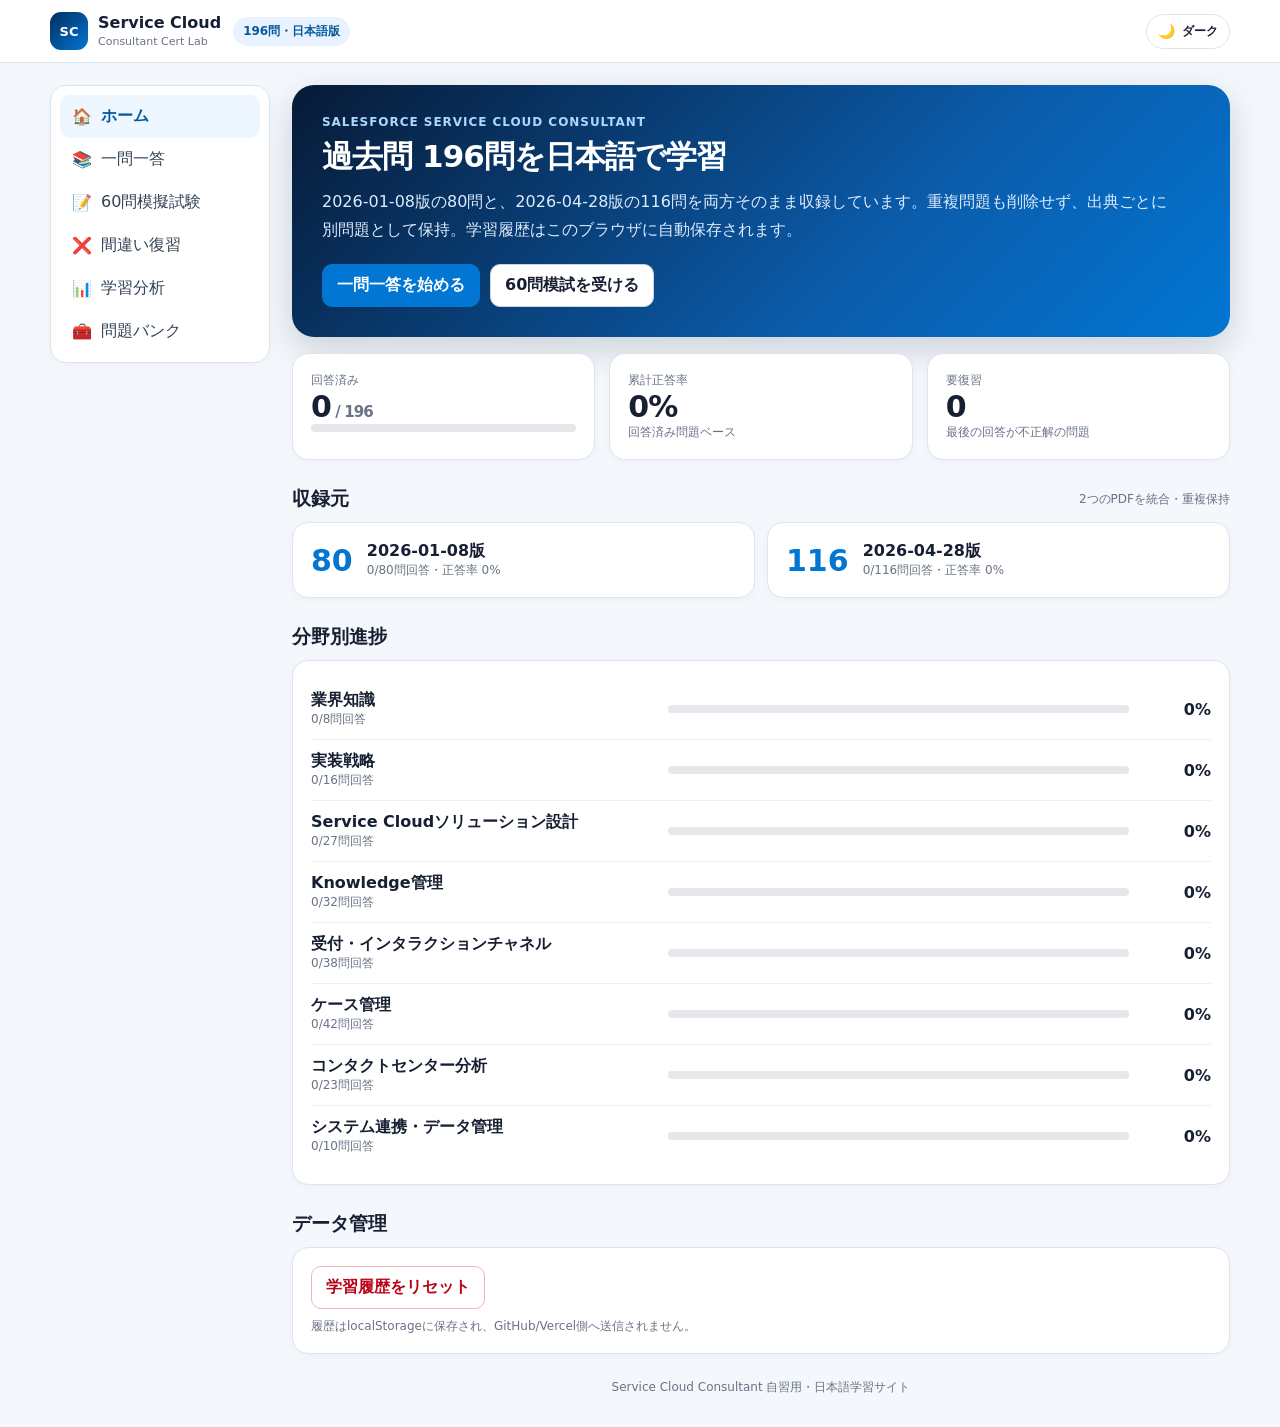
==== commit 619adcc8: "Add files via upload" ====
--- a/index.html
+++ b/index.html
@@ -5,6 +5,12 @@
   <meta name="viewport" content="width=device-width, initial-scale=1" />
   <meta name="description" content="Salesforce Service Cloud Consultant 過去問 196問 日本語学習サイト" />
   <meta name="theme-color" content="#0176d3" />
+  <script>
+    (() => {
+      const saved = localStorage.getItem('serviceCloudConsultantTheme');
+      document.documentElement.dataset.theme = saved === 'dark' ? 'dark' : 'light';
+    })();
+  </script>
   <title>Service Cloud Consultant Cert Lab - 196問</title>
   <link rel="stylesheet" href="./styles.css" />
 </head>
@@ -19,6 +25,10 @@
         <span class="count-badge">196問・日本語版</span>
         <div class="top-spacer"></div>
         <div id="topTimer" class="top-timer" aria-live="polite"></div>
+        <button id="themeToggle" class="theme-toggle" type="button" aria-label="ダークモードに切り替え" aria-pressed="false">
+          <span class="theme-icon" aria-hidden="true">🌙</span>
+          <span class="theme-label">ダーク</span>
+        </button>
       </div>
     </header>
 
--- a/styles.css
+++ b/styles.css
@@ -4,6 +4,47 @@
   --good-soft:#effaf2;--bad:#ba0517;--bad-soft:#fff1f2;--warn:#a96404;--warn-soft:#fff7e6;
   --shadow:0 5px 24px rgba(15,23,42,.06);--radius:16px;
 }
+
+html[data-theme="dark"]{
+  --bg:#0b1220;--card:#111a2b;--text:#e8eef7;--muted:#a9b5c8;--line:#26344a;
+  --brand:#4da3ff;--brand-dark:#2f8de8;--brand-soft:#132b47;--good:#6fcf8e;
+  --good-soft:#10291a;--bad:#ff7b8a;--bad-soft:#35141a;--warn:#f0b35e;--warn-soft:#33260f;
+  --shadow:0 8px 28px rgba(0,0,0,.28);
+}
+html[data-theme="dark"] body{color-scheme:dark}
+html[data-theme="dark"] .topbar{background:rgba(11,18,32,.94)}
+html[data-theme="dark"] .sidebar{box-shadow:0 2px 12px rgba(0,0,0,.22)}
+html[data-theme="dark"] .nav-item{color:#c7d2e3}
+html[data-theme="dark"] .nav-item:hover,html[data-theme="dark"] .nav-item.active{color:#8dc7ff}
+html[data-theme="dark"] .count-badge,html[data-theme="dark"] .source-tag{background:#15324f;color:#9cd0ff}
+html[data-theme="dark"] .source-tag.jan{background:#2a2141;color:#c9b3ff}
+html[data-theme="dark"] .btn{background:#162235;border-color:#33445e}
+html[data-theme="dark"] .btn:hover{background:#1c2b42}
+html[data-theme="dark"] .btn.primary{background:var(--brand);border-color:var(--brand);color:#06111f}
+html[data-theme="dark"] .toolbar select,html[data-theme="dark"] .toolbar input{background:#111a2b;color:var(--text);border-color:var(--line)}
+html[data-theme="dark"] .question-card,html[data-theme="dark"] .choice,html[data-theme="dark"] .bank-item{background:var(--card)}
+html[data-theme="dark"] .choice{border-color:#34445d}
+html[data-theme="dark"] .choice:hover{border-color:#5ba8ed}
+html[data-theme="dark"] .choice.selected{background:var(--brand-soft)}
+html[data-theme="dark"] .choice.correct{background:var(--good-soft)}
+html[data-theme="dark"] .choice.wrong{background:var(--bad-soft)}
+html[data-theme="dark"] .letter{background:#26344a}
+html[data-theme="dark"] .choice.correct .letter{background:#173d25}
+html[data-theme="dark"] .choice.wrong .letter{background:#4a1b22}
+html[data-theme="dark"] .explain{background:#0e1726}
+html[data-theme="dark"] .progress{background:#26344a}
+html[data-theme="dark"] .category-row{border-bottom-color:#243248}
+html[data-theme="dark"] .tag{background:#202d40}
+html[data-theme="dark"] .table th{background:#0f1928}
+html[data-theme="dark"] .q-grid button{background:#162235}
+html[data-theme="dark"] .q-grid button.answered{background:#15324f}
+html[data-theme="dark"] .notice{color:#ffd88c;border-color:#665126}
+html[data-theme="dark"] .success-note{color:#9ee7b5;border-color:#315e3e}
+html[data-theme="dark"] .hero{background:linear-gradient(135deg,#07101f 0%,#123f73 63%,#0b69b7 100%)}
+.theme-toggle{display:inline-flex;align-items:center;gap:7px;border:1px solid var(--line);background:var(--card);color:var(--text);padding:8px 11px;border-radius:999px;cursor:pointer;font-weight:800;font-size:12px;white-space:nowrap}
+.theme-toggle:hover{background:var(--brand-soft)}
+.theme-icon{font-size:14px;line-height:1}
+
 *{box-sizing:border-box}
 html{scroll-behavior:smooth}
 body{margin:0;font-family:Inter,"Noto Sans JP","Hiragino Kaku Gothic ProN","Yu Gothic",system-ui,-apple-system,BlinkMacSystemFont,"Segoe UI",sans-serif;background:var(--bg);color:var(--text)}
@@ -26,24 +67,24 @@
 .card{background:var(--card);border:1px solid var(--line);border-radius:var(--radius);padding:18px;box-shadow:0 2px 10px rgba(15,23,42,.03)}
 .card h3{margin:0 0 7px}.stat{font-size:30px;font-weight:900;letter-spacing:-.03em}.muted{color:var(--muted)}.small{font-size:12px}.tiny{font-size:11px}
 .section-title{display:flex;align-items:center;justify-content:space-between;gap:10px;margin:26px 0 10px}.section-title h2{font-size:19px;margin:0}.section-title p{margin:0}
-.btn{color:var(--text);border:1px solid #cbd5e1;background:#fff;padding:10px 14px;border-radius:10px;cursor:pointer;font-weight:800}.btn:hover{background:#f8fafc}.btn.primary{background:var(--brand);color:#fff;border-color:var(--brand)}.btn.primary:hover{background:var(--brand-dark)}.btn.danger{color:var(--bad);border-color:#efb5bc}.btn.ghost{background:transparent}.btn:disabled{opacity:.45;cursor:not-allowed}
+.btn{color:var(--text);border:1px solid #cbd5e1;background:var(--card);padding:10px 14px;border-radius:10px;cursor:pointer;font-weight:800}.btn:hover{background:#f8fafc}.btn.primary{background:var(--brand);color:#fff;border-color:var(--brand)}.btn.primary:hover{background:var(--brand-dark)}.btn.danger{color:var(--bad);border-color:#efb5bc}.btn.ghost{background:transparent}.btn:disabled{opacity:.45;cursor:not-allowed}
 .progress{height:8px;background:#e5e7eb;border-radius:999px;overflow:hidden}.progress>div{height:100%;background:var(--brand);border-radius:999px}.progress.good>div{background:var(--good)}
 .source-grid{display:grid;grid-template-columns:repeat(2,1fr);gap:12px}.source-card{display:flex;align-items:center;gap:14px}.source-number{font-size:30px;font-weight:900;color:var(--brand)}
 .category-row{display:grid;grid-template-columns:minmax(180px,1.5fr) minmax(160px,2fr) 70px;gap:12px;align-items:center;padding:11px 0;border-bottom:1px solid #edf1f5}.category-row:last-child{border:0}
-.toolbar{display:flex;flex-wrap:wrap;gap:9px;align-items:center;margin-bottom:12px}.toolbar select,.toolbar input{padding:10px 11px;border:1px solid var(--line);border-radius:10px;background:#fff;min-height:42px}.toolbar input{min-width:250px}.spacer{flex:1}
-.question-card{background:#fff;border:1px solid var(--line);border-radius:19px;padding:22px;box-shadow:var(--shadow)}.q-head{display:flex;justify-content:space-between;gap:12px;align-items:flex-start}.q-meta{display:flex;gap:6px;flex-wrap:wrap;align-items:center}.q-number{font-weight:900;color:var(--brand)}
+.toolbar{display:flex;flex-wrap:wrap;gap:9px;align-items:center;margin-bottom:12px}.toolbar select,.toolbar input{padding:10px 11px;border:1px solid var(--line);border-radius:10px;background:var(--card);min-height:42px}.toolbar input{min-width:250px}.spacer{flex:1}
+.question-card{background:var(--card);border:1px solid var(--line);border-radius:19px;padding:22px;box-shadow:var(--shadow)}.q-head{display:flex;justify-content:space-between;gap:12px;align-items:flex-start}.q-meta{display:flex;gap:6px;flex-wrap:wrap;align-items:center}.q-number{font-weight:900;color:var(--brand)}
 .tag{padding:4px 8px;background:#f1f5f9;font-size:12px}.source-tag{padding:4px 8px;background:#e8f3ff;color:#07599d;font-size:12px;font-weight:800}.source-tag.jan{background:#f4efff;color:#5d33a6}
 .heart{font-size:20px;border:0;background:transparent;cursor:pointer}.heart.on{color:#e11d48}
-.q-text{font-size:19px;font-weight:780;line-height:1.72;margin:17px 0}.choices{display:grid;gap:10px}.choice{display:flex;gap:11px;align-items:flex-start;border:1.5px solid #d8e0ea;padding:13px 14px;border-radius:12px;cursor:pointer;background:#fff;text-align:left;width:100%}.choice:hover{border-color:#7db8ea}.choice.selected{border-color:var(--brand);background:var(--brand-soft)}.choice.correct{border-color:var(--good);background:var(--good-soft)}.choice.wrong{border-color:var(--bad);background:var(--bad-soft)}.letter{flex:0 0 27px;height:27px;border-radius:50%;display:grid;place-items:center;background:#edf2f7;font-weight:900}.choice.correct .letter{background:#dff3e5;color:var(--good)}.choice.wrong .letter{background:#ffe0e4;color:var(--bad)}
+.q-text{font-size:19px;font-weight:780;line-height:1.72;margin:17px 0}.choices{display:grid;gap:10px}.choice{display:flex;gap:11px;align-items:flex-start;border:1.5px solid #d8e0ea;padding:13px 14px;border-radius:12px;cursor:pointer;background:var(--card);text-align:left;width:100%}.choice:hover{border-color:#7db8ea}.choice.selected{border-color:var(--brand);background:var(--brand-soft)}.choice.correct{border-color:var(--good);background:var(--good-soft)}.choice.wrong{border-color:var(--bad);background:var(--bad-soft)}.letter{flex:0 0 27px;height:27px;border-radius:50%;display:grid;place-items:center;background:#edf2f7;font-weight:900}.choice.correct .letter{background:#dff3e5;color:var(--good)}.choice.wrong .letter{background:#ffe0e4;color:var(--bad)}
 .explain{margin-top:16px;padding:15px 16px;border-radius:12px;background:#f7fafc;border-left:4px solid var(--brand);line-height:1.75}.explain strong{display:block;margin-bottom:4px}.quiz-footer{display:flex;gap:10px;align-items:center;margin-top:18px}
 .notice{padding:13px 15px;background:var(--warn-soft);border:1px solid #f3d399;border-radius:12px;color:#754b00;line-height:1.65}.success-note{background:var(--good-soft);border-color:#b9dfc3;color:#1f6537}
-.mock-layout{display:grid;grid-template-columns:minmax(0,1fr) 250px;gap:16px}.mock-side{height:max-content;position:sticky;top:78px}.q-grid{display:grid;grid-template-columns:repeat(5,1fr);gap:7px}.q-grid button{border:1px solid var(--line);background:#fff;border-radius:8px;padding:8px 0;cursor:pointer;font-size:12px}.q-grid button.answered{background:#eaf4ff;border-color:#7db8ea}.q-grid button.current{outline:2px solid var(--brand)}.q-grid button.flagged{box-shadow:inset 0 -3px #f59e0b}.mock-summary{display:grid;gap:9px;margin-top:14px}.mock-summary-row{display:flex;justify-content:space-between;gap:10px}
+.mock-layout{display:grid;grid-template-columns:minmax(0,1fr) 250px;gap:16px}.mock-side{height:max-content;position:sticky;top:78px}.q-grid{display:grid;grid-template-columns:repeat(5,1fr);gap:7px}.q-grid button{border:1px solid var(--line);background:var(--card);border-radius:8px;padding:8px 0;cursor:pointer;font-size:12px}.q-grid button.answered{background:#eaf4ff;border-color:#7db8ea}.q-grid button.current{outline:2px solid var(--brand)}.q-grid button.flagged{box-shadow:inset 0 -3px #f59e0b}.mock-summary{display:grid;gap:9px;margin-top:14px}.mock-summary-row{display:flex;justify-content:space-between;gap:10px}
 .result-hero{text-align:center;padding:30px}.score{font-size:54px;font-weight:950;letter-spacing:-.04em}.good-text{color:var(--good)}.bad-text{color:var(--bad)}.warn-text{color:var(--warn)}
 .table-wrap{overflow:auto}.table{width:100%;border-collapse:collapse;min-width:720px}.table th,.table td{text-align:left;padding:11px 10px;border-bottom:1px solid var(--line);vertical-align:top}.table th{font-size:12px;color:var(--muted);background:#fafcff;position:sticky;top:0}.table .question-cell{min-width:360px;line-height:1.55}
-.bank-list{display:grid;gap:10px}.bank-item{background:#fff;border:1px solid var(--line);border-radius:13px;padding:14px;cursor:pointer}.bank-item:hover{border-color:#8bbce5;box-shadow:0 2px 10px rgba(1,118,211,.06)}.bank-top{display:flex;gap:7px;flex-wrap:wrap;align-items:center;margin-bottom:7px}.bank-q{font-weight:750;line-height:1.55}.bank-answer{margin-top:8px;font-size:12px;color:var(--good)}
+.bank-list{display:grid;gap:10px}.bank-item{background:var(--card);border:1px solid var(--line);border-radius:13px;padding:14px;cursor:pointer}.bank-item:hover{border-color:#8bbce5;box-shadow:0 2px 10px rgba(1,118,211,.06)}.bank-top{display:flex;gap:7px;flex-wrap:wrap;align-items:center;margin-bottom:7px}.bank-q{font-weight:750;line-height:1.55}.bank-answer{margin-top:8px;font-size:12px;color:var(--good)}
 .empty{text-align:center;padding:46px 20px;color:var(--muted)}
 .footer-note{margin:24px 0 8px;text-align:center;color:var(--muted);font-size:12px;line-height:1.6}
 @media(max-width:860px){
   .page-layout{grid-template-columns:1fr;padding:0 12px;margin-top:12px}.sidebar{position:static;display:flex;overflow-x:auto;padding:7px}.nav-item{white-space:nowrap;width:auto}.grid,.grid.two,.source-grid{grid-template-columns:1fr}.mock-layout{grid-template-columns:1fr}.mock-side{position:static;order:-1}.q-grid{grid-template-columns:repeat(10,1fr)}.hero{padding:22px}.hero h1{font-size:25px}.topbar-inner{padding:10px 12px}.count-badge{display:none}.category-row{grid-template-columns:1fr 1.2fr 55px}.toolbar input{min-width:0;width:100%}
 }
-@media(max-width:520px){.brand small{display:none}.q-grid{grid-template-columns:repeat(6,1fr)}.question-card{padding:16px}.q-text{font-size:17px}.hero h1{font-size:23px}.category-row{grid-template-columns:1fr}.category-row>strong{text-align:left!important}.quiz-footer{flex-wrap:wrap}}
+@media(max-width:520px){.brand small{display:none}.theme-label{display:none}.theme-toggle{padding:8px}.q-grid{grid-template-columns:repeat(6,1fr)}.question-card{padding:16px}.q-text{font-size:17px}.hero h1{font-size:23px}.category-row{grid-template-columns:1fr}.category-row>strong{text-align:left!important}.quiz-footer{flex-wrap:wrap}}
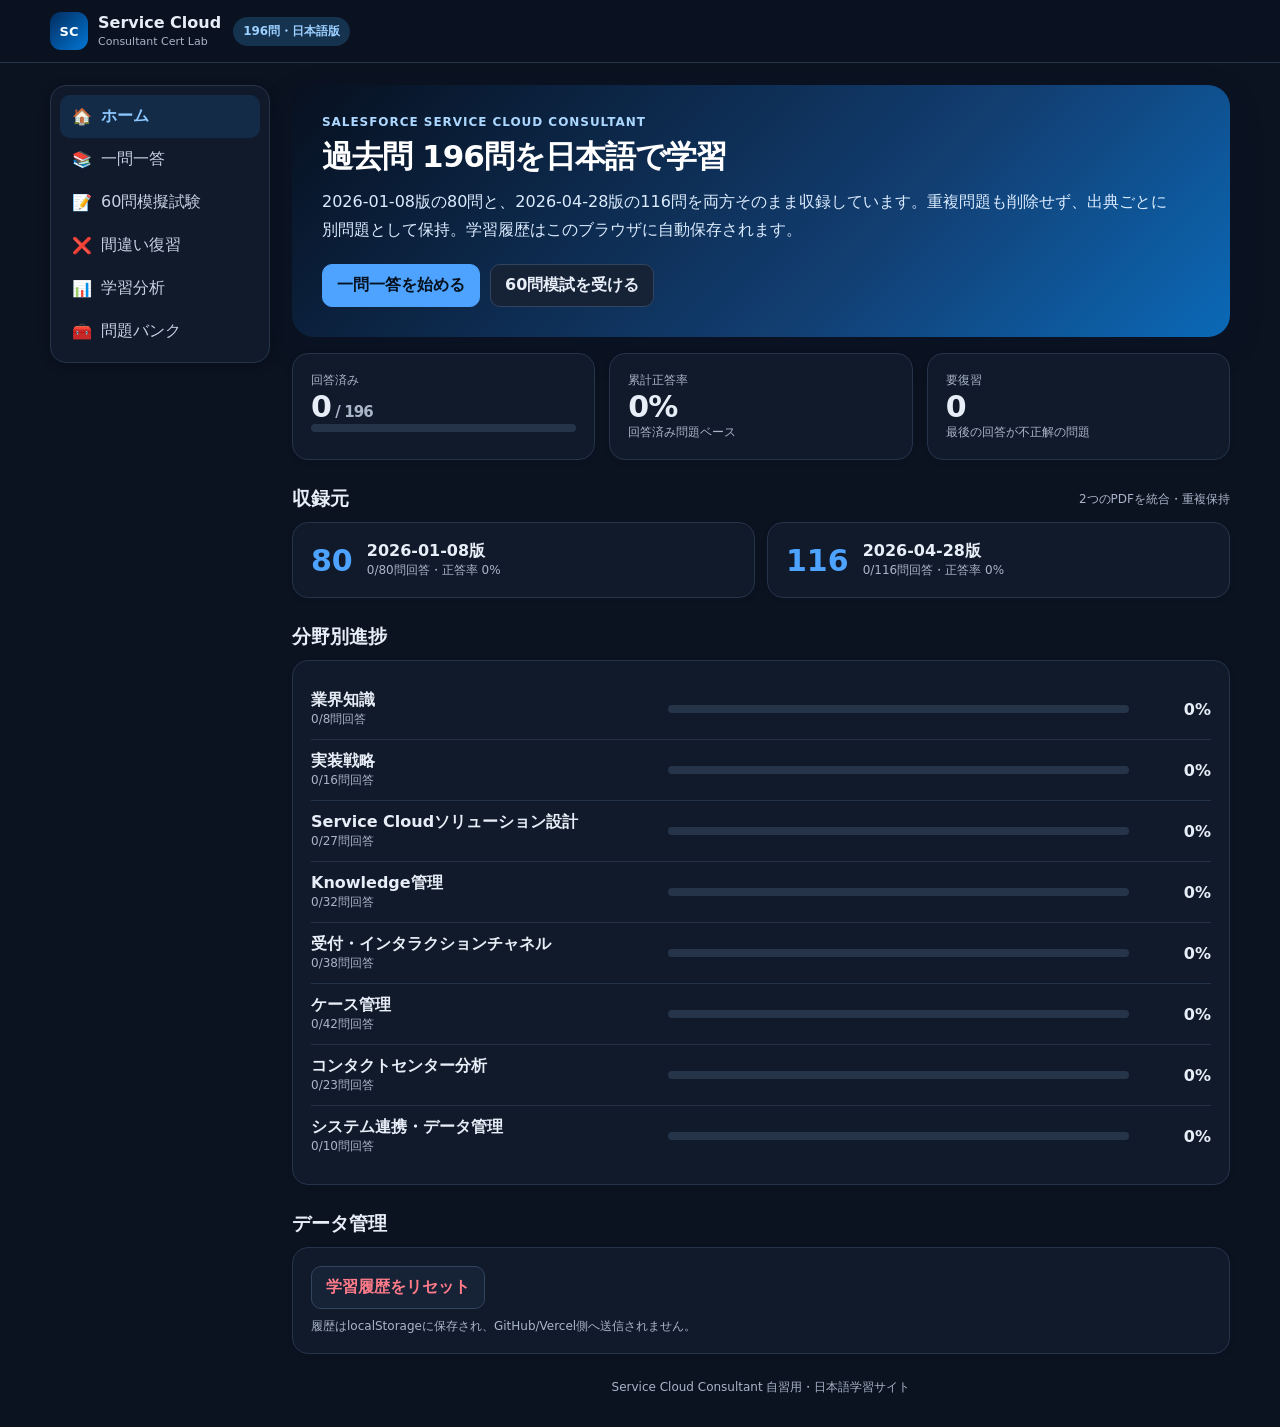
==== commit 6f5d0e38: "Add files via upload" ====
--- a/index.html
+++ b/index.html
@@ -1,16 +1,10 @@
 <!doctype html>
-<html lang="ja">
+<html lang="ja" data-theme="dark">
 <head>
   <meta charset="utf-8" />
   <meta name="viewport" content="width=device-width, initial-scale=1" />
   <meta name="description" content="Salesforce Service Cloud Consultant 過去問 196問 日本語学習サイト" />
-  <meta name="theme-color" content="#0176d3" />
-  <script>
-    (() => {
-      const saved = localStorage.getItem('serviceCloudConsultantTheme');
-      document.documentElement.dataset.theme = saved === 'dark' ? 'dark' : 'light';
-    })();
-  </script>
+  <meta name="theme-color" content="#0b1220" />
   <title>Service Cloud Consultant Cert Lab - 196問</title>
   <link rel="stylesheet" href="./styles.css" />
 </head>
@@ -25,10 +19,6 @@
         <span class="count-badge">196問・日本語版</span>
         <div class="top-spacer"></div>
         <div id="topTimer" class="top-timer" aria-live="polite"></div>
-        <button id="themeToggle" class="theme-toggle" type="button" aria-label="ダークモードに切り替え" aria-pressed="false">
-          <span class="theme-icon" aria-hidden="true">🌙</span>
-          <span class="theme-label">ダーク</span>
-        </button>
       </div>
     </header>
 
--- a/styles.css
+++ b/styles.css
@@ -41,9 +41,6 @@
 html[data-theme="dark"] .notice{color:#ffd88c;border-color:#665126}
 html[data-theme="dark"] .success-note{color:#9ee7b5;border-color:#315e3e}
 html[data-theme="dark"] .hero{background:linear-gradient(135deg,#07101f 0%,#123f73 63%,#0b69b7 100%)}
-.theme-toggle{display:inline-flex;align-items:center;gap:7px;border:1px solid var(--line);background:var(--card);color:var(--text);padding:8px 11px;border-radius:999px;cursor:pointer;font-weight:800;font-size:12px;white-space:nowrap}
-.theme-toggle:hover{background:var(--brand-soft)}
-.theme-icon{font-size:14px;line-height:1}
 
 *{box-sizing:border-box}
 html{scroll-behavior:smooth}
@@ -87,4 +84,4 @@
 @media(max-width:860px){
   .page-layout{grid-template-columns:1fr;padding:0 12px;margin-top:12px}.sidebar{position:static;display:flex;overflow-x:auto;padding:7px}.nav-item{white-space:nowrap;width:auto}.grid,.grid.two,.source-grid{grid-template-columns:1fr}.mock-layout{grid-template-columns:1fr}.mock-side{position:static;order:-1}.q-grid{grid-template-columns:repeat(10,1fr)}.hero{padding:22px}.hero h1{font-size:25px}.topbar-inner{padding:10px 12px}.count-badge{display:none}.category-row{grid-template-columns:1fr 1.2fr 55px}.toolbar input{min-width:0;width:100%}
 }
-@media(max-width:520px){.brand small{display:none}.theme-label{display:none}.theme-toggle{padding:8px}.q-grid{grid-template-columns:repeat(6,1fr)}.question-card{padding:16px}.q-text{font-size:17px}.hero h1{font-size:23px}.category-row{grid-template-columns:1fr}.category-row>strong{text-align:left!important}.quiz-footer{flex-wrap:wrap}}
+@media(max-width:520px){.brand small{display:none}.q-grid{grid-template-columns:repeat(6,1fr)}.question-card{padding:16px}.q-text{font-size:17px}.hero h1{font-size:23px}.category-row{grid-template-columns:1fr}.category-row>strong{text-align:left!important}.quiz-footer{flex-wrap:wrap}}
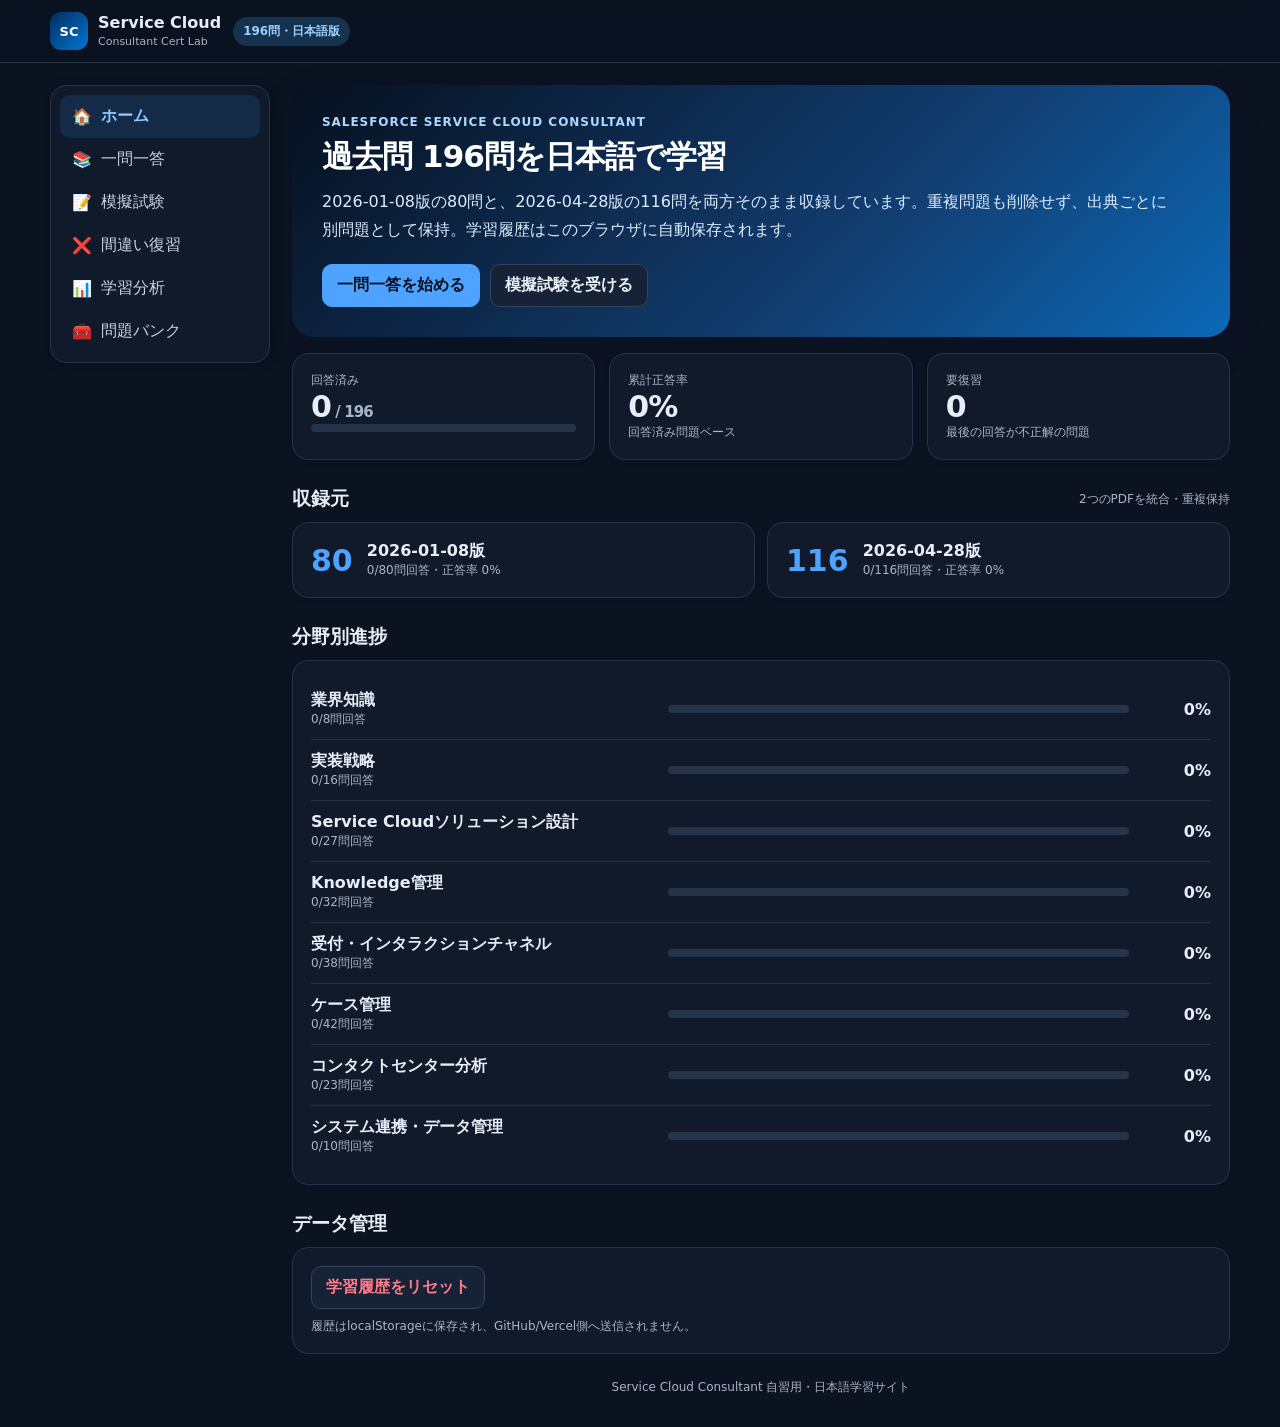
==== commit 29c641c9: "Add files via upload" ====
--- a/index.html
+++ b/index.html
@@ -26,7 +26,7 @@
       <aside class="sidebar" aria-label="メインメニュー">
         <button class="nav-item active" data-nav="home">🏠 <span>ホーム</span></button>
         <button class="nav-item" data-nav="practice">📚 <span>一問一答</span></button>
-        <button class="nav-item" data-nav="mock">📝 <span>60問模擬試験</span></button>
+        <button class="nav-item" data-nav="mock">📝 <span>模擬試験</span></button>
         <button class="nav-item" data-nav="review">❌ <span>間違い復習</span></button>
         <button class="nav-item" data-nav="analysis">📊 <span>学習分析</span></button>
         <button class="nav-item" data-nav="bank">🧰 <span>問題バンク</span></button>
--- a/styles.css
+++ b/styles.css
@@ -76,6 +76,8 @@
 .explain{margin-top:16px;padding:15px 16px;border-radius:12px;background:#f7fafc;border-left:4px solid var(--brand);line-height:1.75}.explain strong{display:block;margin-bottom:4px}.quiz-footer{display:flex;gap:10px;align-items:center;margin-top:18px}
 .notice{padding:13px 15px;background:var(--warn-soft);border:1px solid #f3d399;border-radius:12px;color:#754b00;line-height:1.65}.success-note{background:var(--good-soft);border-color:#b9dfc3;color:#1f6537}
 .mock-layout{display:grid;grid-template-columns:minmax(0,1fr) 250px;gap:16px}.mock-side{height:max-content;position:sticky;top:78px}.q-grid{display:grid;grid-template-columns:repeat(5,1fr);gap:7px}.q-grid button{border:1px solid var(--line);background:var(--card);border-radius:8px;padding:8px 0;cursor:pointer;font-size:12px}.q-grid button.answered{background:#eaf4ff;border-color:#7db8ea}.q-grid button.current{outline:2px solid var(--brand)}.q-grid button.flagged{box-shadow:inset 0 -3px #f59e0b}.mock-summary{display:grid;gap:9px;margin-top:14px}.mock-summary-row{display:flex;justify-content:space-between;gap:10px}
+
+.mock-mode-grid{align-items:stretch}.mock-mode-card{display:flex;flex-direction:column;gap:8px}.mock-mode-card p{line-height:1.65;margin:2px 0 6px}.mock-mode-card .btn{margin-top:auto}.mock-mode-number{font-size:42px;font-weight:950;letter-spacing:-.04em;color:var(--brand)}.pass-line{padding:10px 12px;border-radius:10px;background:var(--brand-soft);border:1px solid #294c70;font-size:13px;margin:5px 0 14px}.result-status{display:inline-flex;padding:7px 16px;border-radius:999px;font-weight:950;font-size:18px;margin-bottom:8px}.result-status.pass{background:var(--good-soft);color:var(--good);border:1px solid #315e3e}.result-status.fail{background:var(--bad-soft);color:var(--bad);border:1px solid #6d2833}.result-pass-line{display:inline-block;margin-top:12px}
 .result-hero{text-align:center;padding:30px}.score{font-size:54px;font-weight:950;letter-spacing:-.04em}.good-text{color:var(--good)}.bad-text{color:var(--bad)}.warn-text{color:var(--warn)}
 .table-wrap{overflow:auto}.table{width:100%;border-collapse:collapse;min-width:720px}.table th,.table td{text-align:left;padding:11px 10px;border-bottom:1px solid var(--line);vertical-align:top}.table th{font-size:12px;color:var(--muted);background:#fafcff;position:sticky;top:0}.table .question-cell{min-width:360px;line-height:1.55}
 .bank-list{display:grid;gap:10px}.bank-item{background:var(--card);border:1px solid var(--line);border-radius:13px;padding:14px;cursor:pointer}.bank-item:hover{border-color:#8bbce5;box-shadow:0 2px 10px rgba(1,118,211,.06)}.bank-top{display:flex;gap:7px;flex-wrap:wrap;align-items:center;margin-bottom:7px}.bank-q{font-weight:750;line-height:1.55}.bank-answer{margin-top:8px;font-size:12px;color:var(--good)}
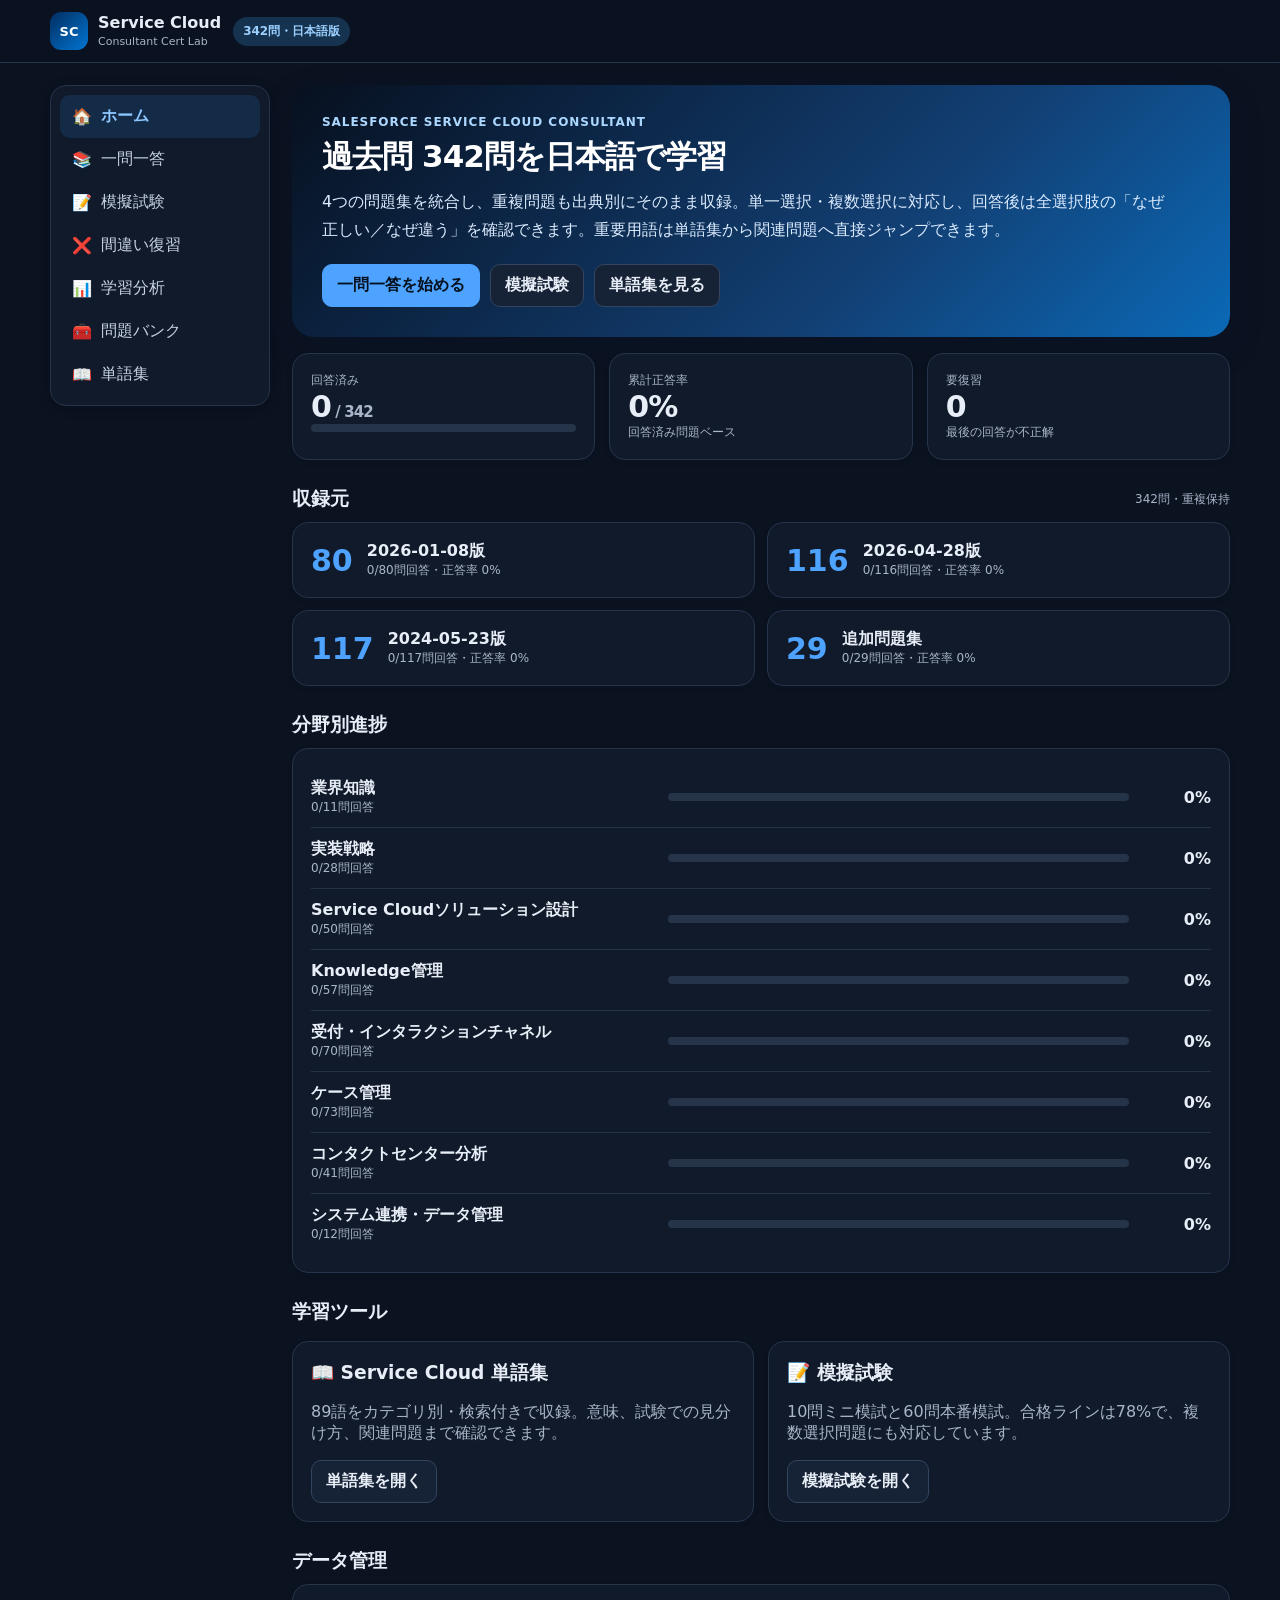
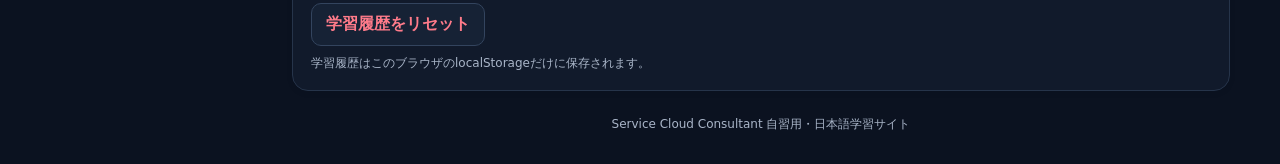
==== commit 924b6d24: "Add files via upload" ====
--- a/index.html
+++ b/index.html
@@ -3,9 +3,9 @@
 <head>
   <meta charset="utf-8" />
   <meta name="viewport" content="width=device-width, initial-scale=1" />
-  <meta name="description" content="Salesforce Service Cloud Consultant 過去問 196問 日本語学習サイト" />
+  <meta name="description" content="Salesforce Service Cloud Consultant 過去問342問・単語集 日本語学習サイト" />
   <meta name="theme-color" content="#0b1220" />
-  <title>Service Cloud Consultant Cert Lab - 196問</title>
+  <title>Service Cloud Consultant Cert Lab - 342問</title>
   <link rel="stylesheet" href="./styles.css" />
 </head>
 <body>
@@ -16,7 +16,7 @@
           <span class="brand-mark">SC</span>
           <span><strong>Service Cloud</strong><small>Consultant Cert Lab</small></span>
         </button>
-        <span class="count-badge">196問・日本語版</span>
+        <span class="count-badge">342問・日本語版</span>
         <div class="top-spacer"></div>
         <div id="topTimer" class="top-timer" aria-live="polite"></div>
       </div>
@@ -30,6 +30,7 @@
         <button class="nav-item" data-nav="review">❌ <span>間違い復習</span></button>
         <button class="nav-item" data-nav="analysis">📊 <span>学習分析</span></button>
         <button class="nav-item" data-nav="bank">🧰 <span>問題バンク</span></button>
+        <button class="nav-item" data-nav="glossary">📖 <span>単語集</span></button>
       </aside>
 
       <main class="main-content">
@@ -39,11 +40,13 @@
         <section id="review" class="view"></section>
         <section id="analysis" class="view"></section>
         <section id="bank" class="view"></section>
+        <section id="glossary" class="view"></section>
       </main>
     </div>
   </div>
 
   <script src="./data/questions.js"></script>
+  <script src="./data/glossary.js"></script>
   <script src="./app.js"></script>
 </body>
 </html>
--- a/styles.css
+++ b/styles.css
@@ -87,3 +87,53 @@
   .page-layout{grid-template-columns:1fr;padding:0 12px;margin-top:12px}.sidebar{position:static;display:flex;overflow-x:auto;padding:7px}.nav-item{white-space:nowrap;width:auto}.grid,.grid.two,.source-grid{grid-template-columns:1fr}.mock-layout{grid-template-columns:1fr}.mock-side{position:static;order:-1}.q-grid{grid-template-columns:repeat(10,1fr)}.hero{padding:22px}.hero h1{font-size:25px}.topbar-inner{padding:10px 12px}.count-badge{display:none}.category-row{grid-template-columns:1fr 1.2fr 55px}.toolbar input{min-width:0;width:100%}
 }
 @media(max-width:520px){.brand small{display:none}.q-grid{grid-template-columns:repeat(6,1fr)}.question-card{padding:16px}.q-text{font-size:17px}.hero h1{font-size:23px}.category-row{grid-template-columns:1fr}.category-row>strong{text-align:left!important}.quiz-footer{flex-wrap:wrap}}
+
+
+/* Choice-by-choice explanations */
+.explain-label{font-size:12px;font-weight:900;letter-spacing:.04em;color:var(--muted);margin:7px 0 2px}
+.choice-explanations{margin-top:15px;display:grid;gap:10px}
+.choice-explanations-title{font-size:14px;font-weight:950;color:var(--text);margin-bottom:1px}
+.option-explanation{border:1px solid var(--line);border-radius:12px;padding:13px 14px;background:#101a2a}
+.option-explanation.correct-option{border-color:#315e3e;background:var(--good-soft)}
+.option-explanation.selected-wrong-option{border-color:#7c303a;background:var(--bad-soft)}
+.option-explanation-head{display:flex;align-items:flex-start;gap:8px;flex-wrap:wrap;line-height:1.5}
+.option-letter{flex:0 0 26px;height:26px;border-radius:50%;display:grid;place-items:center;background:#26344a;font-weight:950}
+.option-status,.your-answer{font-size:11px;font-weight:900;padding:3px 7px;border-radius:999px}
+.option-status.ok{background:#173d25;color:#8be3a6}
+.option-status.ng{background:#35202a;color:#ff9ca8}
+.your-answer{background:#243b57;color:#9fd4ff}
+.option-reason{margin-top:8px;line-height:1.75;color:#d8e3f2;font-size:14px}
+.review-warning{margin-top:13px;padding:13px 14px;border-radius:12px;border:1px solid #8d6828;background:#2c2412;color:#f8d98c;line-height:1.7}
+.review-warning strong{display:block;margin-bottom:4px}
+.mock-review-list{display:grid;gap:10px}
+.mock-review-item{border:1px solid var(--line);border-radius:14px;background:var(--card);overflow:hidden}
+.mock-review-item summary{cursor:pointer;display:grid;grid-template-columns:auto auto minmax(0,1fr);gap:10px;align-items:center;padding:14px 16px;font-weight:800}
+.mock-review-item summary:hover{background:#111c2d}
+.mock-review-body{border-top:1px solid var(--line);padding:17px}
+.review-index{color:var(--brand);font-weight:950}
+.review-question-short{white-space:nowrap;overflow:hidden;text-overflow:ellipsis;color:#dce7f5}
+.review-q-text{margin-top:12px}
+.answer-summary{margin:12px 0;padding:11px 13px;border-radius:10px;background:#0e1726;line-height:1.7}
+.explanation-policy{line-height:1.75}
+@media(max-width:720px){
+  .mock-review-item summary{grid-template-columns:auto auto;gap:7px}
+  .review-question-short{grid-column:1/-1;white-space:normal;font-size:13px}
+  .option-explanation-head strong{flex:1 1 calc(100% - 40px)}
+}
+
+/* 342-question edition */
+html[data-theme="dark"] .source-tag.apr{background:#15324f;color:#9cd0ff}
+html[data-theme="dark"] .source-tag.may{background:#17372d;color:#9ee7c1}
+html[data-theme="dark"] .source-tag.extra{background:#432a18;color:#ffd1a3}
+.source-tag.may{background:#eaf8f0;color:#257048}.source-tag.extra{background:#fff2e8;color:#9a4d12}
+.source-grid{grid-template-columns:repeat(2,minmax(0,1fr))}
+.multi-hint{margin-top:14px;padding:10px 12px;border-radius:10px;background:#182a42;border:1px solid #304c70;color:#b9d9ff;font-size:13px;line-height:1.6}
+.multi-tag{background:#302651!important;color:#d4c6ff!important}
+.choice.selected .letter{background:#214d78;color:#cfe9ff}
+.choice:disabled{cursor:default;opacity:1}
+
+/* Glossary */
+.glossary-hero{display:flex;align-items:center;justify-content:space-between;gap:18px;padding:24px}.glossary-hero h2{font-size:26px;margin:5px 0 8px}.glossary-hero p{margin:0;line-height:1.75;max-width:760px}.glossary-count{flex:0 0 105px;height:105px;border-radius:50%;display:flex;flex-direction:column;align-items:center;justify-content:center;background:linear-gradient(145deg,#153a62,#142846);border:1px solid #315679}.glossary-count strong{font-size:32px}.glossary-count span{font-size:12px;color:var(--muted)}
+.glossary-toolbar{margin-top:16px}.glossary-result-head{display:flex;justify-content:space-between;gap:10px;margin:8px 0 12px}.glossary-grid{display:grid;grid-template-columns:repeat(2,minmax(0,1fr));gap:12px}.glossary-card{background:var(--card);border:1px solid var(--line);border-radius:15px;padding:17px;display:flex;flex-direction:column;min-height:275px}.glossary-card-top{display:flex;justify-content:space-between;gap:8px;align-items:center}.glossary-category,.related-count{font-size:11px;font-weight:850;border-radius:999px;padding:4px 8px}.glossary-category{background:#1b304b;color:#a8d3ff}.related-count{background:#1e2b3e;color:#b7c4d7}.glossary-card h3{font-size:19px;margin:12px 0 2px}.glossary-en{font-size:12px;color:#8fb8df;min-height:18px}.glossary-card p{line-height:1.7;color:#d5dfed;margin:12px 0}.exam-tip{margin-top:auto;border-left:3px solid var(--brand);background:#0e1726;padding:11px 12px;border-radius:8px;line-height:1.65;font-size:13px;color:#cfdcec}.exam-tip strong{display:block;color:#8dc7ff;margin-bottom:3px}.glossary-practice{margin-top:12px;width:100%}
+@media(max-width:860px){.glossary-grid{grid-template-columns:1fr}.glossary-hero{align-items:flex-start}.source-grid{grid-template-columns:1fr}}
+@media(max-width:520px){.glossary-count{display:none}.glossary-hero{padding:18px}.glossary-hero h2{font-size:22px}}
